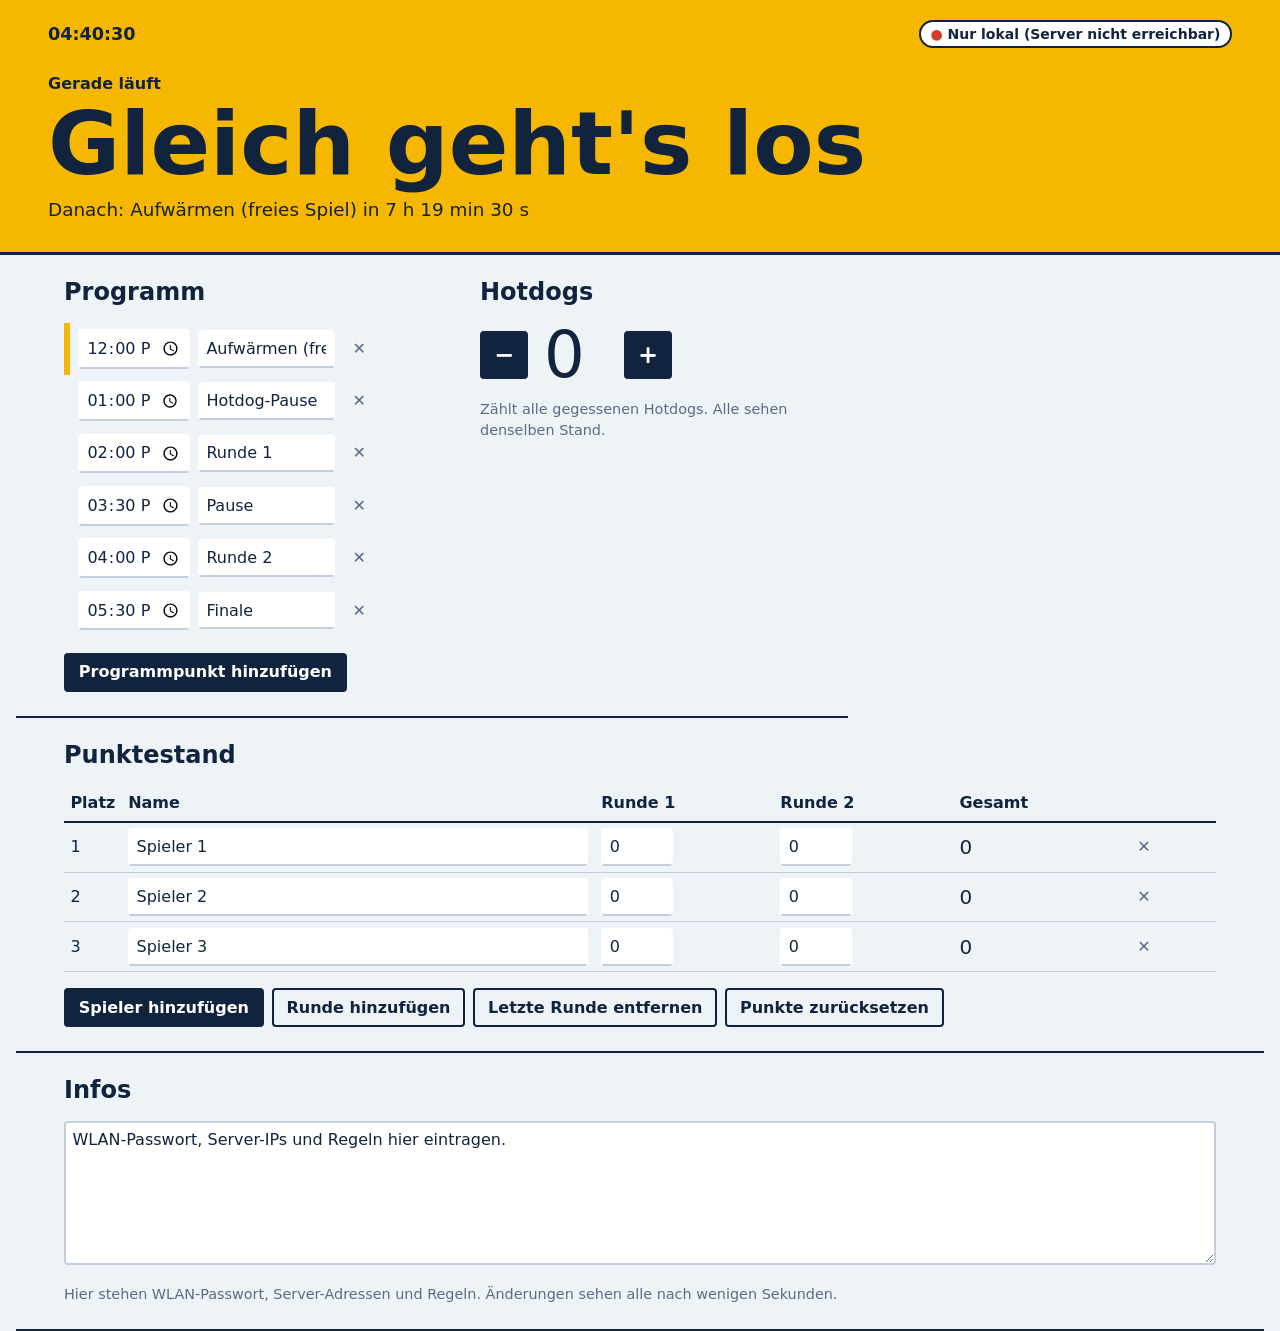
==== index.html @ 6599aade "Create index.html added index.html" ====
<!DOCTYPE html>
<html lang="de">
<head>
<meta charset="UTF-8">
<meta name="viewport" content="width=device-width, initial-scale=1">
<title>LAN-Party</title>
<style>
  :root {
    --bg: #eef3f8;
    --paper: #ffffff;
    --ink: #12233d;
    --muted: #5b6b82;
    --mustard: #f5b700;
    --ketchup: #d33a2c;
    --line: #12233d;
    --ok: #1f7a4d;
    --display: "Arial Black", "Segoe UI Black", "Helvetica Neue", system-ui, sans-serif;
    --body: "Segoe UI Variable", "Segoe UI", "Helvetica Neue", system-ui, sans-serif;
  }
  * { box-sizing: border-box; }
  html { scroll-padding-top: 1rem; }
  body {
    margin: 0;
    background: var(--bg);
    color: var(--ink);
    font-family: var(--body);
    font-size: 1rem;
    line-height: 1.5;
  }
  button, input, textarea { font: inherit; color: inherit; }
  :focus-visible { outline: 3px solid var(--ketchup); outline-offset: 2px; }

  /* Jetzt-Band: das Erste, was man sieht */
  .now {
    background: var(--mustard);
    border-bottom: 3px solid var(--line);
    padding: 1.25rem clamp(1rem, 4vw, 3rem) 1.75rem;
  }
  .topline {
    display: flex; justify-content: space-between; align-items: center;
    gap: 1rem; flex-wrap: wrap; font-weight: 600;
  }
  .clock { font-variant-numeric: tabular-nums; font-size: 1.1rem; }
  .badge {
    border: 2px solid var(--line); padding: .1rem .6rem; border-radius: 999px;
    background: var(--paper); font-size: .875rem; font-weight: 600;
  }
  .badge.live::before { content: "● "; color: var(--ok); }
  .badge.local::before { content: "● "; color: var(--ketchup); }
  .now-label { margin: 1.5rem 0 0; font-weight: 600; }
  .now-title {
    font-family: var(--display);
    font-size: clamp(2.25rem, 9vw, 5.5rem);
    line-height: 1.02; margin: .15rem 0 .5rem;
    overflow-wrap: anywhere;
  }
  .countdown { font-size: 1.15rem; font-variant-numeric: tabular-nums; }

  main {
    display: grid; gap: 0;
    grid-template-columns: repeat(auto-fit, minmax(min(100%, 22rem), 1fr));
    max-width: 78rem; margin: 0 auto;
  }
  section { padding: 1.5rem clamp(1rem, 4vw, 3rem); border-bottom: 2px solid var(--line); }
  section.wide { grid-column: 1 / -1; }
  h2 { font-family: var(--display); font-size: 1.5rem; margin: 0 0 1rem; line-height: 1.15; }

  /* Programm */
  ul.schedule { list-style: none; margin: 0; padding: 0; }
  .schedule li {
    display: grid; grid-template-columns: 7rem 1fr auto; gap: .5rem; align-items: center;
    padding: .4rem .5rem; border-left: 6px solid transparent;
  }
  .schedule li.past { opacity: .5; }
  .schedule li.current { border-left-color: var(--ketchup); background: #fff3cf; }
  .schedule li.next { border-left-color: var(--mustard); }
  .schedule input { width: 100%; }

  input[type="text"], input[type="time"], input[type="number"], textarea {
    background: var(--paper); border: 2px solid transparent; border-bottom-color: #c3cddb;
    border-radius: 4px; padding: .3rem .4rem; min-width: 0;
  }
  input:hover, textarea:hover { border-color: #c3cddb; }
  input:focus, textarea:focus { border-color: var(--ink); }
  textarea { width: 100%; min-height: 9rem; resize: vertical; border-color: #c3cddb; }

  button {
    background: var(--ink); color: #fff; border: 2px solid var(--ink);
    border-radius: 4px; padding: .35rem .8rem; cursor: pointer; font-weight: 600;
  }
  button:hover { background: #24406b; }
  button.ghost { background: transparent; color: var(--ink); }
  button.ghost:hover { background: #dde6f1; }
  button.x { background: transparent; color: var(--muted); border-color: transparent; padding: .1rem .5rem; }
  button.x:hover { color: var(--ketchup); background: transparent; }
  .actions { display: flex; flex-wrap: wrap; gap: .5rem; margin-top: 1rem; }

  /* Punktestand */
  .scroll { overflow-x: auto; }
  table { border-collapse: collapse; width: 100%; min-width: 28rem; }
  th, td { padding: .35rem .4rem; text-align: left; border-bottom: 1px solid #c3cddb; }
  th { font-weight: 700; border-bottom: 2px solid var(--line); }
  td.rank { font-family: var(--display); width: 2.5rem; }
  td.total { font-family: var(--display); font-size: 1.25rem; font-variant-numeric: tabular-nums; }
  tr.first td.rank, tr.first td.total { color: var(--ketchup); }
  td input[type="number"] { width: 4.5rem; }
  td input[type="text"] { width: 100%; min-width: 7rem; }

  /* Hotdogs */
  .dogs { display: flex; align-items: center; gap: 1rem; }
  .dogs .count { font-family: var(--display); font-size: 4rem; line-height: 1; min-width: 4rem; font-variant-numeric: tabular-nums; }
  .dogs button { font-size: 1.5rem; width: 3rem; height: 3rem; padding: 0; }
  .hint { color: var(--muted); font-size: .9rem; margin: .75rem 0 0; }
</style>
</head>
<body>

<div class="now">
  <div class="topline">
    <span class="clock" id="clock">--:--:--</span>
    <span class="badge" id="status">Verbinde …</span>
  </div>
  <p class="now-label">Gerade läuft</p>
  <h1 class="now-title" id="nowTitle">…</h1>
  <div class="countdown" id="countdown"></div>
</div>

<main>
  <section>
    <h2>Programm</h2>
    <ul class="schedule" id="schedule"></ul>
    <div class="actions">
      <button type="button" id="addItem">Programmpunkt hinzufügen</button>
    </div>
  </section>

  <section>
    <h2>Hotdogs</h2>
    <div class="dogs">
      <button type="button" id="dogMinus" aria-label="Einen Hotdog weniger">−</button>
      <span class="count" id="dogCount" aria-live="polite">0</span>
      <button type="button" id="dogPlus" aria-label="Einen Hotdog mehr">+</button>
    </div>
    <p class="hint">Zählt alle gegessenen Hotdogs. Alle sehen denselben Stand.</p>
  </section>

  <section class="wide">
    <h2>Punktestand</h2>
    <div class="scroll"><table id="scores"></table></div>
    <div class="actions">
      <button type="button" id="addPlayer">Spieler hinzufügen</button>
      <button type="button" class="ghost" id="addRound">Runde hinzufügen</button>
      <button type="button" class="ghost" id="removeRound">Letzte Runde entfernen</button>
      <button type="button" class="ghost" id="resetScores">Punkte zurücksetzen</button>
    </div>
  </section>

  <section class="wide">
    <h2>Infos</h2>
    <textarea id="info" aria-label="Infos für alle"></textarea>
    <p class="hint">Hier stehen WLAN-Passwort, Server-Adressen und Regeln. Änderungen sehen alle nach wenigen Sekunden.</p>
  </section>
</main>

<script>
(() => {
  "use strict";

  const API = "/api/state";
  const LS_KEY = "lanparty-state";
  const DEFAULT = {
    rev: 0,
    schedule: [
      { time: "12:00", title: "Aufwärmen (freies Spiel)" },
      { time: "13:00", title: "Hotdog-Pause" },
      { time: "14:00", title: "Runde 1" },
      { time: "15:30", title: "Pause" },
      { time: "16:00", title: "Runde 2" },
      { time: "17:30", title: "Finale" }
    ],
    rounds: 2,
    players: [
      { name: "Spieler 1", scores: [0, 0] },
      { name: "Spieler 2", scores: [0, 0] },
      { name: "Spieler 3", scores: [0, 0] }
    ],
    hotdogs: 0,
    info: "WLAN-Passwort, Server-IPs und Regeln hier eintragen."
  };

  const $ = (id) => document.getElementById(id);
  const esc = (s) => String(s).replace(/[&<>"']/g, (c) =>
    ({ "&": "&amp;", "<": "&lt;", ">": "&gt;", '"': "&quot;", "'": "&#39;" }[c]));
  const num = (v) => { const n = parseInt(v, 10); return Number.isFinite(n) ? n : 0; };

  let state = null;
  let online = false;
  let saveTimer = null;
  let pendingSave = false;

  /* ---------- Daten ---------- */

  function normalize(s) {
    s = s && typeof s === "object" ? s : JSON.parse(JSON.stringify(DEFAULT));
    s.schedule = Array.isArray(s.schedule) ? s.schedule : [];
    s.players = Array.isArray(s.players) ? s.players : [];
    s.rounds = Math.max(1, num(s.rounds) || 1);
    s.hotdogs = Math.max(0, num(s.hotdogs));
    s.info = typeof s.info === "string" ? s.info : "";
    s.players.forEach((p) => {
      p.scores = Array.isArray(p.scores) ? p.scores.map(num) : [];
      while (p.scores.length < s.rounds) p.scores.push(0);
    });
    return s;
  }

  function setOnline(v) {
    online = v;
    const el = $("status");
    el.textContent = v ? "Live-Sync" : "Nur lokal (Server nicht erreichbar)";
    el.className = "badge " + (v ? "live" : "local");
  }

  async function loadState() {
    try {
      const r = await fetch(API, { cache: "no-store" });
      if (!r.ok) throw new Error("HTTP " + r.status);
      const s = await r.json();
      setOnline(true);
      return normalize(s);
    } catch (e) {
      setOnline(false);
      try { return normalize(JSON.parse(localStorage.getItem(LS_KEY))); } catch (e2) { /* ignorieren */ }
      return normalize(null);
    }
  }

  function queueSave() {
    pendingSave = true;
    clearTimeout(saveTimer);
    saveTimer = setTimeout(save, 300);
  }

  async function save() {
    try { localStorage.setItem(LS_KEY, JSON.stringify(state)); } catch (e) { /* ignorieren */ }
    if (online) {
      try {
        const r = await fetch(API, {
          method: "POST",
          headers: { "Content-Type": "application/json" },
          body: JSON.stringify(state)
        });
        if (!r.ok) throw new Error("HTTP " + r.status);
        const s = await r.json();
        state.rev = s.rev;
      } catch (e) {
        setOnline(false);
      }
    }
    pendingSave = false;
  }

  function isEditing() {
    const a = document.activeElement;
    return pendingSave || (a && (a.tagName === "INPUT" || a.tagName === "TEXTAREA"));
  }

  async function poll() {
    if (isEditing()) return;
    const s = await loadState();
    if (!state || s.rev !== state.rev) {
      state = s;
      renderAll();
    }
  }

  /* ---------- Programm ---------- */

  function renderSchedule() {
    $("schedule").innerHTML = state.schedule.map((it, i) =>
      `<li data-i="${i}">
         <input type="time" value="${esc(it.time)}" data-f="time" aria-label="Uhrzeit">
         <input type="text" value="${esc(it.title)}" data-f="title" aria-label="Programmpunkt" maxlength="80">
         <button type="button" class="x" data-del="${i}" aria-label="Programmpunkt entfernen">✕</button>
       </li>`).join("");
    sortScheduleDom();
    tick();
  }

  // Sortiert nur die Zeilen im DOM, ohne Eingabefelder neu zu bauen (Fokus bleibt erhalten).
  function sortScheduleDom() {
    const ul = $("schedule");
    [...ul.children]
      .sort((a, b) => a.querySelector('[data-f="time"]').value.localeCompare(b.querySelector('[data-f="time"]').value))
      .forEach((li) => ul.appendChild(li));
  }

  $("schedule").addEventListener("input", (e) => {
    const li = e.target.closest("li");
    if (!li || !e.target.dataset.f) return;
    state.schedule[+li.dataset.i][e.target.dataset.f] = e.target.value;
    queueSave();
  });
  $("schedule").addEventListener("change", (e) => {
    if (e.target.dataset.f === "time") { sortScheduleDom(); tick(); }
  });
  $("schedule").addEventListener("click", (e) => {
    const b = e.target.closest("[data-del]");
    if (!b) return;
    state.schedule.splice(+b.dataset.del, 1);
    renderSchedule();
    queueSave();
  });
  $("addItem").addEventListener("click", () => {
    const last = state.schedule.map((x) => x.time).filter(Boolean).sort().pop() || "12:00";
    state.schedule.push({ time: last, title: "Neuer Programmpunkt" });
    renderSchedule();
    queueSave();
    const rows = $("schedule").querySelectorAll('[data-f="title"]');
    // Zeile mit dem neuen Eintrag fokussieren
    const target = [...rows].reverse().find((r) => r.value === "Neuer Programmpunkt");
    if (target) { target.focus(); target.select(); }
  });

  /* ---------- Jetzt-Band ---------- */

  const toMin = (t) => {
    const m = /^(\d{1,2}):(\d{2})$/.exec(t || "");
    return m ? +m[1] * 60 + +m[2] : null;
  };

  function tick() {
    const now = new Date();
    $("clock").textContent = now.toLocaleTimeString("de-DE", { hour: "2-digit", minute: "2-digit", second: "2-digit" });
    if (!state) return;

    const secsNow = now.getHours() * 3600 + now.getMinutes() * 60 + now.getSeconds();
    const items = state.schedule
      .map((it, i) => ({ i, m: toMin(it.time), title: it.title }))
      .filter((x) => x.m !== null)
      .sort((a, b) => a.m - b.m);
    const cur = [...items].reverse().find((x) => x.m * 60 <= secsNow);
    const next = items.find((x) => x.m * 60 > secsNow);

    document.querySelectorAll("#schedule li").forEach((li) => {
      const i = +li.dataset.i;
      const m = toMin(li.querySelector('[data-f="time"]').value);
      li.classList.toggle("current", !!cur && cur.i === i);
      li.classList.toggle("next", !!next && next.i === i);
      li.classList.toggle("past", m !== null && m * 60 <= secsNow && !(cur && cur.i === i));
    });

    $("nowTitle").textContent = cur ? cur.title || "(ohne Titel)" : (items.length ? "Gleich geht's los" : "Noch kein Programm");
    if (next) {
      const s = next.m * 60 - secsNow;
      const h = Math.floor(s / 3600), m = Math.floor((s % 3600) / 60), sec = s % 60;
      const t = (h ? h + " h " : "") + m + " min " + String(sec).padStart(2, "0") + " s";
      $("countdown").textContent = `Danach: ${next.title || "(ohne Titel)"} in ${t}`;
    } else {
      $("countdown").textContent = items.length ? "Das war das Programm für heute." : "";
    }
  }

  /* ---------- Punktestand ---------- */

  const total = (p) => p.scores.reduce((a, b) => a + (Number(b) || 0), 0);

  function renderScores() {
    let h = "<thead><tr><th>Platz</th><th>Name</th>";
    for (let r = 0; r < state.rounds; r++) h += `<th>Runde ${r + 1}</th>`;
    h += "<th>Gesamt</th><th></th></tr></thead><tbody>";
    state.players.forEach((p, pi) => {
      h += `<tr data-p="${pi}"><td class="rank"></td>
        <td><input type="text" value="${esc(p.name)}" data-f="name" aria-label="Name" maxlength="30"></td>`;
      for (let r = 0; r < state.rounds; r++) {
        h += `<td><input type="number" value="${num(p.scores[r])}" data-r="${r}" aria-label="Punkte Runde ${r + 1}"></td>`;
      }
      h += `<td class="total">${total(p)}</td>
        <td><button type="button" class="x" data-delp="${pi}" aria-label="Spieler entfernen">✕</button></td></tr>`;
    });
    h += "</tbody>";
    $("scores").innerHTML = h;
    rankDom();
  }

  // Ränge neu berechnen und Zeilen umsortieren, ohne die Eingabefelder zu ersetzen.
  function rankDom() {
    const tb = $("scores").querySelector("tbody");
    if (!tb) return;
    const rows = [...tb.children];
    rows.sort((a, b) => total(state.players[+b.dataset.p]) - total(state.players[+a.dataset.p]));
    rows.forEach((tr, i) => {
      tr.querySelector(".rank").textContent = i + 1;
      tr.classList.toggle("first", i === 0 && total(state.players[+tr.dataset.p]) > 0);
      tb.appendChild(tr);
    });
  }

  $("scores").addEventListener("input", (e) => {
    const tr = e.target.closest("tr[data-p]");
    if (!tr) return;
    const p = state.players[+tr.dataset.p];
    if (e.target.dataset.f === "name") {
      p.name = e.target.value;
    } else if (e.target.dataset.r !== undefined) {
      p.scores[+e.target.dataset.r] = num(e.target.value);
      tr.querySelector(".total").textContent = total(p);
    }
    queueSave();
  });
  $("scores").addEventListener("change", rankDom);
  $("scores").addEventListener("click", (e) => {
    const b = e.target.closest("[data-delp]");
    if (!b) return;
    const p = state.players[+b.dataset.delp];
    if (!confirm(`„${p.name}" wirklich entfernen?`)) return;
    state.players.splice(+b.dataset.delp, 1);
    renderScores();
    queueSave();
  });

  $("addPlayer").addEventListener("click", () => {
    state.players.push({ name: "Spieler " + (state.players.length + 1), scores: Array(state.rounds).fill(0) });
    renderScores();
    queueSave();
  });
  $("addRound").addEventListener("click", () => {
    state.rounds += 1;
    state.players.forEach((p) => p.scores.push(0));
    renderScores();
    queueSave();
  });
  $("removeRound").addEventListener("click", () => {
    if (state.rounds <= 1) return;
    if (!confirm(`Runde ${state.rounds} mit allen Punkten entfernen?`)) return;
    state.rounds -= 1;
    state.players.forEach((p) => p.scores.length = state.rounds);
    renderScores();
    queueSave();
  });
  $("resetScores").addEventListener("click", () => {
    if (!confirm("Alle Punkte auf 0 setzen?")) return;
    state.players.forEach((p) => p.scores = Array(state.rounds).fill(0));
    renderScores();
    queueSave();
  });

  /* ---------- Hotdogs & Infos ---------- */

  function renderDogs() { $("dogCount").textContent = state.hotdogs; }
  $("dogPlus").addEventListener("click", () => { state.hotdogs += 1; renderDogs(); queueSave(); });
  $("dogMinus").addEventListener("click", () => { state.hotdogs = Math.max(0, state.hotdogs - 1); renderDogs(); queueSave(); });

  $("info").addEventListener("input", (e) => { state.info = e.target.value; queueSave(); });

  /* ---------- Start ---------- */

  function renderAll() {
    renderSchedule();
    renderScores();
    renderDogs();
    $("info").value = state.info;
    tick();
  }

  (async () => {
    state = await loadState();
    renderAll();
    setInterval(tick, 1000);
    setInterval(poll, 3000);
  })();
})();
</script>
</body>
</html>
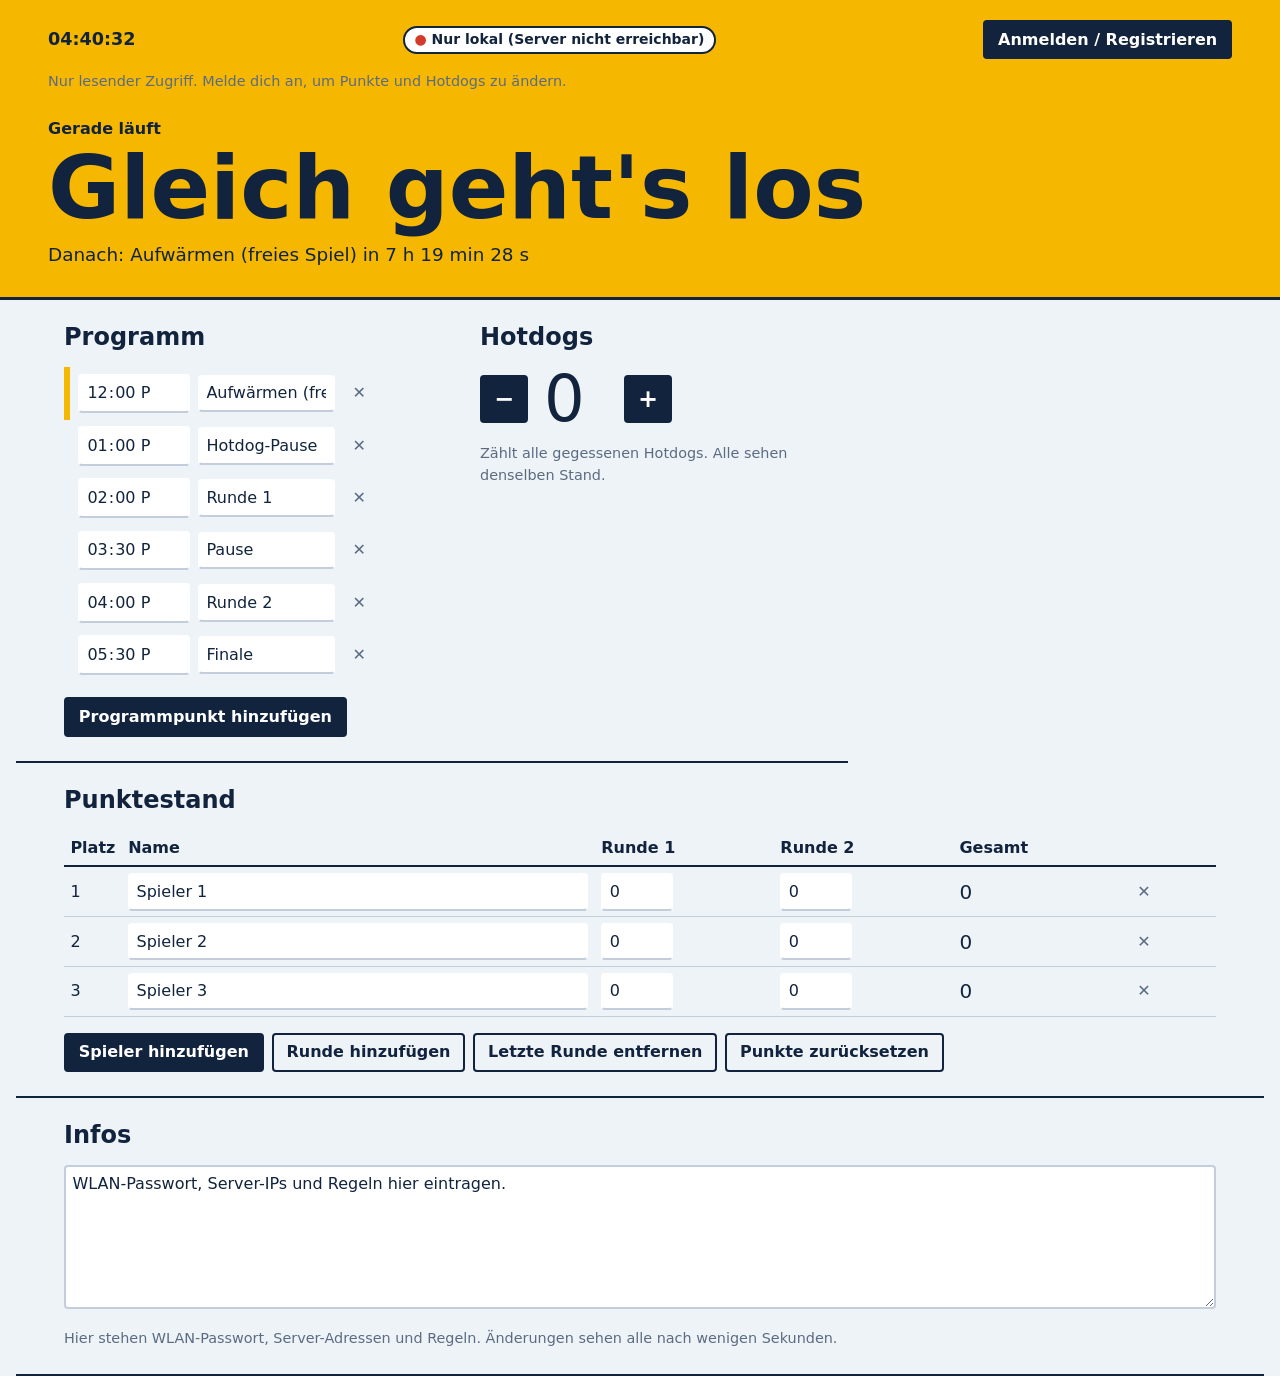
==== commit 05003454: "accs&sounds added accs and sounds" ====
--- a/index.html
+++ b/index.html
@@ -40,6 +40,14 @@
     display: flex; justify-content: space-between; align-items: center;
     gap: 1rem; flex-wrap: wrap; font-weight: 600;
   }
+  .accountbar { display: flex; align-items: center; justify-content: flex-end; gap: .5rem; flex-wrap: wrap; }
+  .auth-panel { max-width: 34rem; margin: 1rem 0 0 auto; padding: 1rem; background: var(--paper); border: 2px solid var(--line); border-radius: 6px; }
+  .auth-panel[hidden], [hidden] { display: none !important; }
+  .auth-panel form { display: grid; gap: .6rem; }
+  .auth-panel label { display: grid; gap: .2rem; font-weight: 600; }
+  .auth-panel input, .auth-panel select { width: 100%; padding: .35rem; border: 1px solid #c3cddb; border-radius: 4px; }
+  .auth-tabs, .auth-actions { display: flex; gap: .5rem; flex-wrap: wrap; margin: .5rem 0; }
+  .form-error { color: #9d2018; font-weight: 600; min-height: 1.5em; }
   .clock { font-variant-numeric: tabular-nums; font-size: 1.1rem; }
   .badge {
     border: 2px solid var(--line); padding: .1rem .6rem; border-radius: 999px;
@@ -119,6 +127,39 @@
   <div class="topline">
     <span class="clock" id="clock">--:--:--</span>
     <span class="badge" id="status">Verbinde …</span>
+    <div class="accountbar">
+      <span id="signedIn" hidden></span>
+      <button type="button" class="ghost" id="arrive" hidden>Ich bin da</button>
+      <button type="button" class="ghost" id="openSettings" hidden>Einstellungen</button>
+      <button type="button" class="ghost" id="logout" hidden>Abmelden</button>
+      <button type="button" id="openAuth">Anmelden / Registrieren</button>
+    </div>
+  </div>
+  <p class="hint" id="authHint">Nur lesender Zugriff. Melde dich an, um Punkte und Hotdogs zu ändern.</p>
+  <div class="auth-panel" id="authPanel" hidden>
+    <div class="topline"><strong id="authTitle">Anmelden</strong><button type="button" class="ghost" id="closeAuth">Schließen</button></div>
+    <div class="auth-tabs" id="authTabs">
+      <button type="button" class="ghost" data-auth-tab="login">Anmelden</button>
+      <button type="button" class="ghost" data-auth-tab="register">Registrieren</button>
+    </div>
+    <form id="loginForm">
+      <label>Benutzername<input type="text" name="username" minlength="2" maxlength="20" autocomplete="username" required></label>
+      <label>Passwort<input type="password" name="password" minlength="6" autocomplete="current-password" required></label>
+      <button type="submit">Anmelden</button>
+    </form>
+    <form id="registerForm" hidden>
+      <label>Benutzername<input type="text" name="username" minlength="2" maxlength="20" autocomplete="username" required></label>
+      <label>Passwort (mindestens 6 Zeichen)<input type="password" name="password" minlength="6" autocomplete="new-password" required></label>
+      <label>Sound-Modus<select name="sound_mode" class="sound-mode"><option value="name">Nur Name ansagen</option><option value="sound">Nur Sound</option><option value="both">Beides</option></select></label>
+      <label>WAV-Sound<select name="sound_file" class="sound-file"></select></label>
+      <div class="auth-actions"><button type="button" class="ghost sound-test">Sound testen</button><button type="submit">Konto erstellen</button></div>
+    </form>
+    <form id="settingsForm" hidden>
+      <label>Sound-Modus<select name="sound_mode" class="sound-mode"><option value="name">Nur Name ansagen</option><option value="sound">Nur Sound</option><option value="both">Beides</option></select></label>
+      <label>WAV-Sound<select name="sound_file" class="sound-file"></select></label>
+      <div class="auth-actions"><button type="button" class="ghost sound-test">Sound testen</button><button type="submit">Einstellungen speichern</button></div>
+    </form>
+    <p class="form-error" id="authMessage" role="status" aria-live="polite"></p>
   </div>
   <p class="now-label">Gerade läuft</p>
   <h1 class="now-title" id="nowTitle">…</h1>
@@ -197,6 +238,8 @@
   let online = false;
   let saveTimer = null;
   let pendingSave = false;
+  let currentAccount = null;
+  let sounds = [];
 
   /* ---------- Daten ---------- */
 
@@ -212,6 +255,43 @@
       while (p.scores.length < s.rounds) p.scores.push(0);
     });
     return s;
+  }
+
+  function showMessage(message) {
+    $("authMessage").textContent = message;
+    if (message) $("authHint").textContent = message;
+    else updateAccountUI();
+  }
+
+  function updateAccountUI() {
+    const loggedIn = !!currentAccount;
+    $("signedIn").hidden = !loggedIn;
+    $("signedIn").textContent = loggedIn ? `Angemeldet als ${currentAccount.username}${currentAccount.role === "admin" ? " (Admin)" : ""}` : "";
+    $("arrive").hidden = !loggedIn;
+    $("openSettings").hidden = !loggedIn;
+    $("logout").hidden = !loggedIn;
+    $("openAuth").hidden = loggedIn;
+    $("authHint").textContent = loggedIn
+      ? (currentAccount.role === "admin" ? "Du bist als Admin angemeldet." : "Du kannst Punktestände und Hotdogs ändern.")
+      : "Nur lesender Zugriff. Melde dich an, um Punkte und Hotdogs zu ändern.";
+    updatePermissions();
+  }
+
+  function updatePermissions() {
+    const loggedIn = !!currentAccount;
+    const admin = loggedIn && currentAccount.role === "admin";
+    $("schedule").querySelectorAll("input, button").forEach((el) => { el.disabled = !admin; });
+    $("addItem").disabled = !admin;
+    $("info").disabled = !admin;
+    $("dogMinus").disabled = !loggedIn;
+    $("dogPlus").disabled = !loggedIn;
+    $("addPlayer").disabled = !admin;
+    $("addRound").disabled = !admin;
+    $("removeRound").disabled = !admin;
+    $("resetScores").disabled = !admin;
+    $("scores").querySelectorAll("input, button").forEach((el) => {
+      el.disabled = !loggedIn || (el.dataset.f === "name" || el.hasAttribute("data-delp")) && !admin;
+    });
   }
 
   function setOnline(v) {
@@ -250,6 +330,16 @@
           headers: { "Content-Type": "application/json" },
           body: JSON.stringify(state)
         });
+        if (r.status === 401 || r.status === 403) {
+          const error = await r.json().catch(() => ({}));
+          if (r.status === 401) {
+            currentAccount = null;
+            updateAccountUI();
+          }
+          showMessage(error.error || "Du darfst diese Änderung nicht speichern.");
+          pendingSave = false;
+          return;
+        }
         if (!r.ok) throw new Error("HTTP " + r.status);
         const s = await r.json();
         state.rev = s.rev;
@@ -267,6 +357,7 @@
 
   async function poll() {
     if (isEditing()) return;
+    await refreshAccount();
     const s = await loadState();
     if (!state || s.rev !== state.rev) {
       state = s;
@@ -285,6 +376,7 @@
        </li>`).join("");
     sortScheduleDom();
     tick();
+    updatePermissions();
   }
 
   // Sortiert nur die Zeilen im DOM, ohne Eingabefelder neu zu bauen (Fokus bleibt erhalten).
@@ -381,6 +473,7 @@
     h += "</tbody>";
     $("scores").innerHTML = h;
     rankDom();
+    updatePermissions();
   }
 
   // Ränge neu berechnen und Zeilen umsortieren, ohne die Eingabefelder zu ersetzen.
@@ -453,6 +546,159 @@
 
   $("info").addEventListener("input", (e) => { state.info = e.target.value; queueSave(); });
 
+  /* ---------- Konten & Sounds ---------- */
+
+  function authView(view) {
+    const settings = view === "settings";
+    $("authPanel").hidden = false;
+    $("authTabs").hidden = settings;
+    $("loginForm").hidden = view !== "login";
+    $("registerForm").hidden = view !== "register";
+    $("settingsForm").hidden = !settings;
+    $("authTitle").textContent = settings ? "Sound-Einstellungen" : view === "register" ? "Registrieren" : "Anmelden";
+    showMessage("");
+    if (settings && currentAccount) {
+      $("settingsForm").elements.sound_mode.value = currentAccount.sound_mode || "name";
+      $("settingsForm").elements.sound_file.value = currentAccount.sound_file || "";
+      $("settingsForm").elements.sound_mode.dispatchEvent(new Event("change"));
+    }
+  }
+
+  function populateSoundMenus() {
+    document.querySelectorAll(".sound-file").forEach((select) => {
+      select.replaceChildren();
+      const fallback = document.createElement("option");
+      fallback.value = "";
+      fallback.textContent = "Signalton-Fallback (keine WAV-Datei)";
+      select.appendChild(fallback);
+      sounds.forEach((filename) => {
+        const option = document.createElement("option");
+        option.value = filename;
+        option.textContent = filename;
+        select.appendChild(option);
+      });
+    });
+    document.querySelectorAll(".sound-mode").forEach((select) => {
+      select.addEventListener("change", () => {
+        const fileSelect = select.closest("form").querySelector(".sound-file");
+        fileSelect.disabled = select.value === "name";
+      });
+      select.dispatchEvent(new Event("change"));
+    });
+  }
+
+  async function refreshAccount() {
+    try {
+      const response = await fetch("/api/me", { cache: "no-store" });
+      if (!response.ok) return;
+      const data = await response.json();
+      currentAccount = data.user || null;
+      updateAccountUI();
+    } catch (e) { /* Bei Offline-Betrieb bleibt der lokale Stand erhalten. */ }
+  }
+
+  async function loadSounds() {
+    try {
+      const response = await fetch("/api/sounds", { cache: "no-store" });
+      if (response.ok) sounds = (await response.json()).sounds || [];
+    } catch (e) { sounds = []; }
+    populateSoundMenus();
+  }
+
+  async function postJson(path, data) {
+    const response = await fetch(path, {
+      method: "POST",
+      headers: { "Content-Type": "application/json" },
+      body: JSON.stringify(data)
+    });
+    const result = await response.json().catch(() => ({}));
+    if (!response.ok) throw new Error(result.error || "Die Anfrage ist fehlgeschlagen.");
+    return result;
+  }
+
+  function formSoundData(form) {
+    return { sound_mode: form.elements.sound_mode.value, sound_file: form.elements.sound_file.value };
+  }
+
+  $("openAuth").addEventListener("click", () => authView("login"));
+  $("openSettings").addEventListener("click", () => authView("settings"));
+  $("closeAuth").addEventListener("click", () => { $("authPanel").hidden = true; });
+  document.querySelectorAll("[data-auth-tab]").forEach((button) => {
+    button.addEventListener("click", () => authView(button.dataset.authTab));
+  });
+
+  $("loginForm").addEventListener("submit", async (event) => {
+    event.preventDefault();
+    const form = event.currentTarget;
+    try {
+      const result = await postJson("/api/login", {
+        username: form.elements.username.value,
+        password: form.elements.password.value
+      });
+      currentAccount = result.user;
+      form.reset();
+      $("authPanel").hidden = true;
+      showMessage("");
+      updateAccountUI();
+    } catch (error) { showMessage(error.message || "Anmeldung fehlgeschlagen."); }
+  });
+
+  $("registerForm").addEventListener("submit", async (event) => {
+    event.preventDefault();
+    const form = event.currentTarget;
+    try {
+      const result = await postJson("/api/register", {
+        username: form.elements.username.value,
+        password: form.elements.password.value,
+        ...formSoundData(form)
+      });
+      currentAccount = result.user;
+      form.reset();
+      $("authPanel").hidden = true;
+      showMessage("");
+      updateAccountUI();
+      await poll();
+    } catch (error) { showMessage(error.message || "Registrierung fehlgeschlagen."); }
+  });
+
+  $("settingsForm").addEventListener("submit", async (event) => {
+    event.preventDefault();
+    try {
+      const result = await postJson("/api/me/sound", formSoundData(event.currentTarget));
+      currentAccount = result.user;
+      showMessage("Sound-Einstellungen gespeichert.");
+      updateAccountUI();
+    } catch (error) { showMessage(error.message || "Einstellungen konnten nicht gespeichert werden."); }
+  });
+
+  document.querySelectorAll(".sound-test").forEach((button) => {
+    button.addEventListener("click", async () => {
+      const form = button.closest("form");
+      try {
+        const data = formSoundData(form);
+        if (form.id === "registerForm") data.username = form.elements.username.value;
+        const result = await postJson("/api/sound/test", data);
+        showMessage(result.message || "Sound wurde gestartet.");
+      } catch (error) { showMessage(error.message || "Sound konnte nicht gestartet werden."); }
+    });
+  });
+
+  $("arrive").addEventListener("click", async () => {
+    try {
+      const response = await fetch("/api/sound/arrive", { method: "POST" });
+      const result = await response.json().catch(() => ({}));
+      if (!response.ok) throw new Error(result.error || "Sound konnte nicht gestartet werden.");
+      showMessage(result.message || "Du bist angemeldet.");
+    } catch (error) { showMessage(error.message || "Sound konnte nicht gestartet werden."); }
+  });
+
+  $("logout").addEventListener("click", async () => {
+    try { await fetch("/api/logout", { method: "POST" }); } catch (e) { /* Sitzung endet spätestens beim Server-Neustart. */ }
+    currentAccount = null;
+    $("authPanel").hidden = true;
+    updateAccountUI();
+  });
+
   /* ---------- Start ---------- */
 
   function renderAll() {
@@ -465,6 +711,8 @@
 
   (async () => {
     state = await loadState();
+    await refreshAccount();
+    await loadSounds();
     renderAll();
     setInterval(tick, 1000);
     setInterval(poll, 3000);
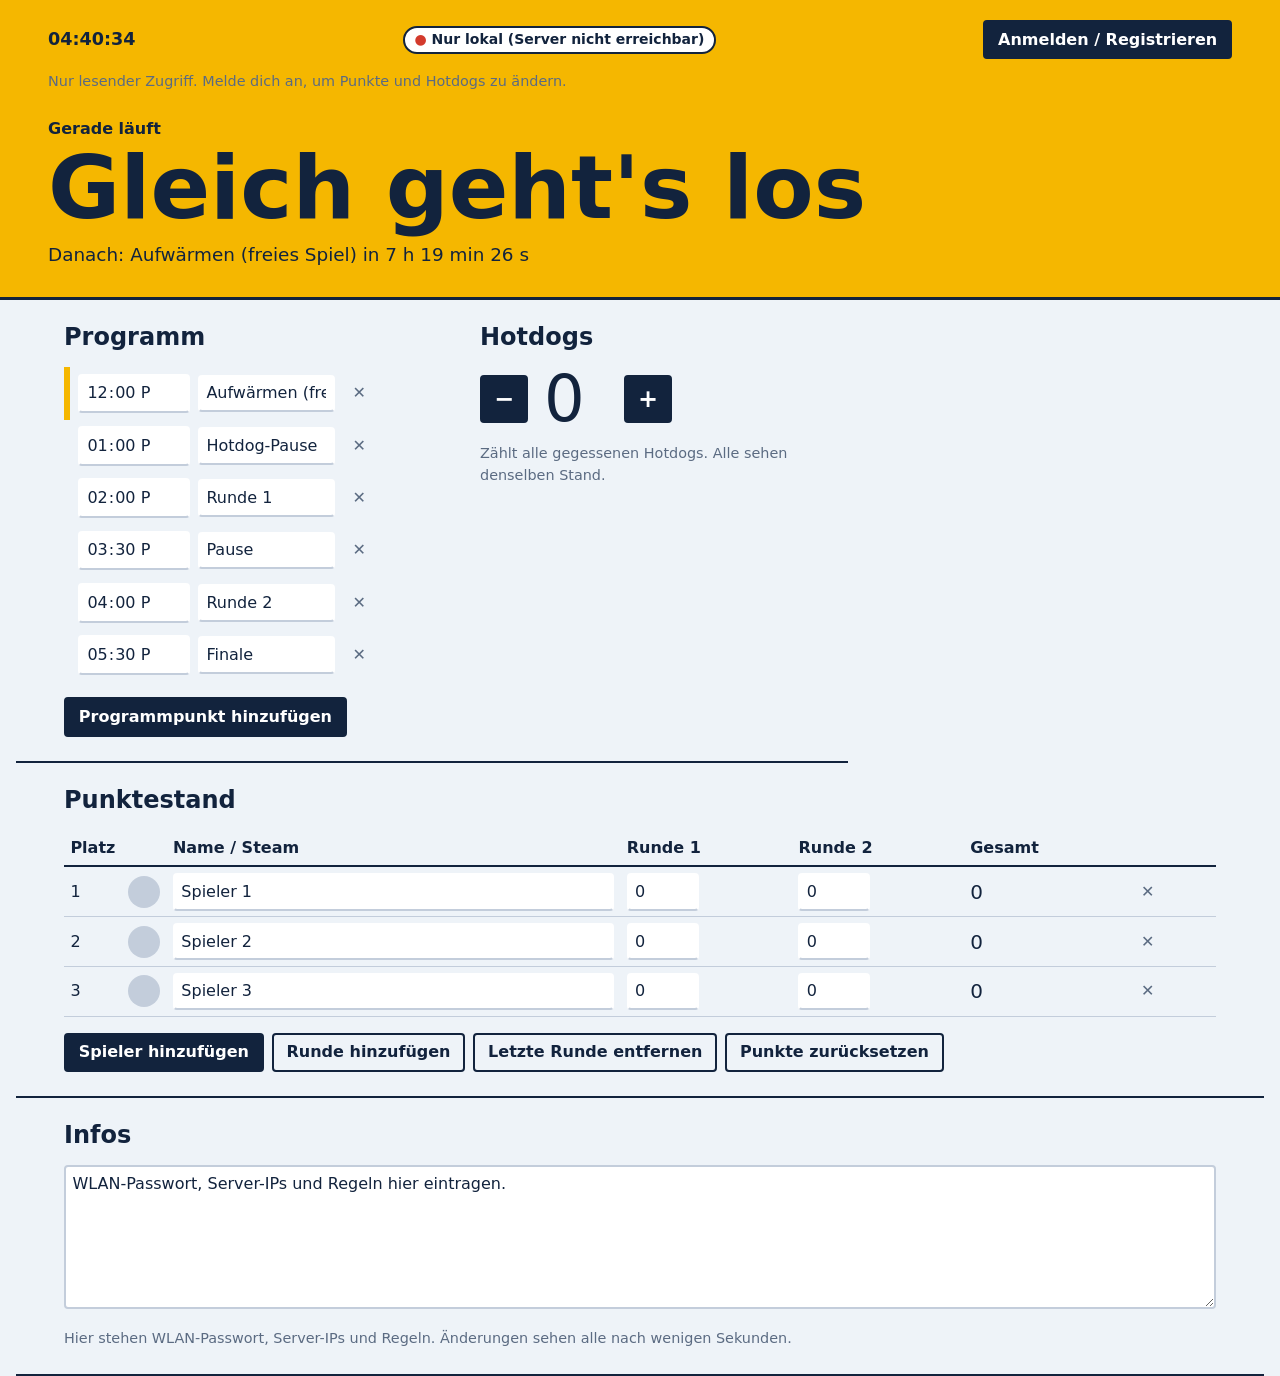
==== commit 1b0bf9e2: "simplized simplized everything" ====
--- a/index.html
+++ b/index.html
@@ -1,723 +1,474 @@
 <!DOCTYPE html>
 <html lang="de">
 <head>
-<meta charset="UTF-8">
-<meta name="viewport" content="width=device-width, initial-scale=1">
-<title>LAN-Party</title>
-<style>
-  :root {
-    --bg: #eef3f8;
-    --paper: #ffffff;
-    --ink: #12233d;
-    --muted: #5b6b82;
-    --mustard: #f5b700;
-    --ketchup: #d33a2c;
-    --line: #12233d;
-    --ok: #1f7a4d;
-    --display: "Arial Black", "Segoe UI Black", "Helvetica Neue", system-ui, sans-serif;
-    --body: "Segoe UI Variable", "Segoe UI", "Helvetica Neue", system-ui, sans-serif;
-  }
-  * { box-sizing: border-box; }
-  html { scroll-padding-top: 1rem; }
-  body {
-    margin: 0;
-    background: var(--bg);
-    color: var(--ink);
-    font-family: var(--body);
-    font-size: 1rem;
-    line-height: 1.5;
-  }
-  button, input, textarea { font: inherit; color: inherit; }
-  :focus-visible { outline: 3px solid var(--ketchup); outline-offset: 2px; }
-
-  /* Jetzt-Band: das Erste, was man sieht */
-  .now {
-    background: var(--mustard);
-    border-bottom: 3px solid var(--line);
-    padding: 1.25rem clamp(1rem, 4vw, 3rem) 1.75rem;
-  }
-  .topline {
-    display: flex; justify-content: space-between; align-items: center;
-    gap: 1rem; flex-wrap: wrap; font-weight: 600;
-  }
-  .accountbar { display: flex; align-items: center; justify-content: flex-end; gap: .5rem; flex-wrap: wrap; }
-  .auth-panel { max-width: 34rem; margin: 1rem 0 0 auto; padding: 1rem; background: var(--paper); border: 2px solid var(--line); border-radius: 6px; }
-  .auth-panel[hidden], [hidden] { display: none !important; }
-  .auth-panel form { display: grid; gap: .6rem; }
-  .auth-panel label { display: grid; gap: .2rem; font-weight: 600; }
-  .auth-panel input, .auth-panel select { width: 100%; padding: .35rem; border: 1px solid #c3cddb; border-radius: 4px; }
-  .auth-tabs, .auth-actions { display: flex; gap: .5rem; flex-wrap: wrap; margin: .5rem 0; }
-  .form-error { color: #9d2018; font-weight: 600; min-height: 1.5em; }
-  .clock { font-variant-numeric: tabular-nums; font-size: 1.1rem; }
-  .badge {
-    border: 2px solid var(--line); padding: .1rem .6rem; border-radius: 999px;
-    background: var(--paper); font-size: .875rem; font-weight: 600;
-  }
-  .badge.live::before { content: "● "; color: var(--ok); }
-  .badge.local::before { content: "● "; color: var(--ketchup); }
-  .now-label { margin: 1.5rem 0 0; font-weight: 600; }
-  .now-title {
-    font-family: var(--display);
-    font-size: clamp(2.25rem, 9vw, 5.5rem);
-    line-height: 1.02; margin: .15rem 0 .5rem;
-    overflow-wrap: anywhere;
-  }
-  .countdown { font-size: 1.15rem; font-variant-numeric: tabular-nums; }
-
-  main {
-    display: grid; gap: 0;
-    grid-template-columns: repeat(auto-fit, minmax(min(100%, 22rem), 1fr));
-    max-width: 78rem; margin: 0 auto;
-  }
-  section { padding: 1.5rem clamp(1rem, 4vw, 3rem); border-bottom: 2px solid var(--line); }
-  section.wide { grid-column: 1 / -1; }
-  h2 { font-family: var(--display); font-size: 1.5rem; margin: 0 0 1rem; line-height: 1.15; }
-
-  /* Programm */
-  ul.schedule { list-style: none; margin: 0; padding: 0; }
-  .schedule li {
-    display: grid; grid-template-columns: 7rem 1fr auto; gap: .5rem; align-items: center;
-    padding: .4rem .5rem; border-left: 6px solid transparent;
-  }
-  .schedule li.past { opacity: .5; }
-  .schedule li.current { border-left-color: var(--ketchup); background: #fff3cf; }
-  .schedule li.next { border-left-color: var(--mustard); }
-  .schedule input { width: 100%; }
-
-  input[type="text"], input[type="time"], input[type="number"], textarea {
-    background: var(--paper); border: 2px solid transparent; border-bottom-color: #c3cddb;
-    border-radius: 4px; padding: .3rem .4rem; min-width: 0;
-  }
-  input:hover, textarea:hover { border-color: #c3cddb; }
-  input:focus, textarea:focus { border-color: var(--ink); }
-  textarea { width: 100%; min-height: 9rem; resize: vertical; border-color: #c3cddb; }
-
-  button {
-    background: var(--ink); color: #fff; border: 2px solid var(--ink);
-    border-radius: 4px; padding: .35rem .8rem; cursor: pointer; font-weight: 600;
-  }
-  button:hover { background: #24406b; }
-  button.ghost { background: transparent; color: var(--ink); }
-  button.ghost:hover { background: #dde6f1; }
-  button.x { background: transparent; color: var(--muted); border-color: transparent; padding: .1rem .5rem; }
-  button.x:hover { color: var(--ketchup); background: transparent; }
-  .actions { display: flex; flex-wrap: wrap; gap: .5rem; margin-top: 1rem; }
-
-  /* Punktestand */
-  .scroll { overflow-x: auto; }
-  table { border-collapse: collapse; width: 100%; min-width: 28rem; }
-  th, td { padding: .35rem .4rem; text-align: left; border-bottom: 1px solid #c3cddb; }
-  th { font-weight: 700; border-bottom: 2px solid var(--line); }
-  td.rank { font-family: var(--display); width: 2.5rem; }
-  td.total { font-family: var(--display); font-size: 1.25rem; font-variant-numeric: tabular-nums; }
-  tr.first td.rank, tr.first td.total { color: var(--ketchup); }
-  td input[type="number"] { width: 4.5rem; }
-  td input[type="text"] { width: 100%; min-width: 7rem; }
-
-  /* Hotdogs */
-  .dogs { display: flex; align-items: center; gap: 1rem; }
-  .dogs .count { font-family: var(--display); font-size: 4rem; line-height: 1; min-width: 4rem; font-variant-numeric: tabular-nums; }
-  .dogs button { font-size: 1.5rem; width: 3rem; height: 3rem; padding: 0; }
-  .hint { color: var(--muted); font-size: .9rem; margin: .75rem 0 0; }
-</style>
+    <meta charset="UTF-8">
+    <meta name="viewport" content="width=device-width, initial-scale=1">
+    <title>LAN-Party</title>
+    <style>
+        :root {
+            --bg: #eef3f8;
+            --paper: #ffffff;
+            --ink: #12233d;
+            --muted: #5b6b82;
+            --mustard: #f5b700;
+            --ketchup: #d33a2c;
+            --line: #12233d;
+            --ok: #1f7a4d;
+            --display: "Arial Black", "Segoe UI Black", "Helvetica Neue", system-ui, sans-serif;
+            --body: "Segoe UI Variable", "Segoe UI", "Helvetica Neue", system-ui, sans-serif;
+        }
+
+        * {
+            box-sizing: border-box;
+        }
+
+        html {
+            scroll-padding-top: 1rem;
+        }
+
+        body {
+            margin: 0;
+            background: var(--bg);
+            color: var(--ink);
+            font-family: var(--body);
+            font-size: 1rem;
+            line-height: 1.5;
+        }
+
+        button, input, select, textarea {
+            font: inherit;
+            color: inherit;
+        }
+
+        :focus-visible {
+            outline: 3px solid var(--ketchup);
+            outline-offset: 2px;
+        }
+
+        .now {
+            background: var(--mustard);
+            border-bottom: 3px solid var(--line);
+            padding: 1.25rem clamp(1rem, 4vw, 3rem) 1.75rem;
+        }
+
+        .topline {
+            display: flex;
+            justify-content: space-between;
+            align-items: center;
+            gap: 1rem;
+            flex-wrap: wrap;
+            font-weight: 600;
+        }
+
+        .accountbar {
+            display: flex;
+            align-items: center;
+            justify-content: flex-end;
+            gap: .5rem;
+            flex-wrap: wrap;
+        }
+
+        .auth-panel {
+            max-width: 36rem;
+            margin: 1rem 0 0 auto;
+            padding: 1rem;
+            background: var(--paper);
+            border: 2px solid var(--line);
+            border-radius: 6px;
+        }
+
+            .auth-panel[hidden], [hidden] {
+                display: none !important;
+            }
+
+            .auth-panel form {
+                display: grid;
+                gap: .6rem;
+            }
+
+            .auth-panel label {
+                display: grid;
+                gap: .2rem;
+                font-weight: 600;
+            }
+
+            .auth-panel input, .auth-panel select {
+                width: 100%;
+                padding: .35rem;
+                border: 1px solid #c3cddb;
+                border-radius: 4px;
+            }
+
+        .auth-tabs, .auth-actions {
+            display: flex;
+            gap: .5rem;
+            flex-wrap: wrap;
+            margin: .5rem 0;
+        }
+
+        .form-error {
+            color: #9d2018;
+            font-weight: 600;
+            min-height: 1.5em;
+        }
+
+        .clock {
+            font-variant-numeric: tabular-nums;
+            font-size: 1.1rem;
+        }
+
+        .badge {
+            border: 2px solid var(--line);
+            padding: .1rem .6rem;
+            border-radius: 999px;
+            background: var(--paper);
+            font-size: .875rem;
+            font-weight: 600;
+        }
+
+            .badge.live::before {
+                content: "● ";
+                color: var(--ok);
+            }
+
+            .badge.local::before {
+                content: "● ";
+                color: var(--ketchup);
+            }
+
+        .now-label {
+            margin: 1.5rem 0 0;
+            font-weight: 600;
+        }
+
+        .now-title {
+            font-family: var(--display);
+            font-size: clamp(2.25rem, 9vw, 5.5rem);
+            line-height: 1.02;
+            margin: .15rem 0 .5rem;
+            overflow-wrap: anywhere;
+        }
+
+        .countdown {
+            font-size: 1.15rem;
+            font-variant-numeric: tabular-nums;
+        }
+
+        main {
+            display: grid;
+            gap: 0;
+            grid-template-columns: repeat(auto-fit, minmax(min(100%, 22rem), 1fr));
+            max-width: 78rem;
+            margin: 0 auto;
+        }
+
+        section {
+            padding: 1.5rem clamp(1rem, 4vw, 3rem);
+            border-bottom: 2px solid var(--line);
+        }
+
+            section.wide {
+                grid-column: 1 / -1;
+            }
+
+        h2 {
+            font-family: var(--display);
+            font-size: 1.5rem;
+            margin: 0 0 1rem;
+            line-height: 1.15;
+        }
+
+        ul.schedule {
+            list-style: none;
+            margin: 0;
+            padding: 0;
+        }
+
+        .schedule li {
+            display: grid;
+            grid-template-columns: 7rem 1fr auto;
+            gap: .5rem;
+            align-items: center;
+            padding: .4rem .5rem;
+            border-left: 6px solid transparent;
+        }
+
+            .schedule li.past {
+                opacity: .5;
+            }
+
+            .schedule li.current {
+                border-left-color: var(--ketchup);
+                background: #fff3cf;
+            }
+
+            .schedule li.next {
+                border-left-color: var(--mustard);
+            }
+
+        .schedule input {
+            width: 100%;
+        }
+
+        input[type="text"], input[type="time"], input[type="number"], input[type="url"], textarea {
+            background: var(--paper);
+            border: 2px solid transparent;
+            border-bottom-color: #c3cddb;
+            border-radius: 4px;
+            padding: .3rem .4rem;
+            min-width: 0;
+        }
+
+            input:hover, textarea:hover {
+                border-color: #c3cddb;
+            }
+
+            input:focus, textarea:focus {
+                border-color: var(--ink);
+            }
+
+        textarea {
+            width: 100%;
+            min-height: 9rem;
+            resize: vertical;
+            border-color: #c3cddb;
+        }
+
+        button {
+            background: var(--ink);
+            color: #fff;
+            border: 2px solid var(--ink);
+            border-radius: 4px;
+            padding: .35rem .8rem;
+            cursor: pointer;
+            font-weight: 600;
+        }
+
+            button:hover {
+                background: #24406b;
+            }
+
+            button.ghost {
+                background: transparent;
+                color: var(--ink);
+            }
+
+                button.ghost:hover {
+                    background: #dde6f1;
+                }
+
+            button.x {
+                background: transparent;
+                color: var(--muted);
+                border-color: transparent;
+                padding: .1rem .5rem;
+            }
+
+                button.x:hover {
+                    color: var(--ketchup);
+                    background: transparent;
+                }
+
+        .actions {
+            display: flex;
+            flex-wrap: wrap;
+            gap: .5rem;
+            margin-top: 1rem;
+        }
+
+        .scroll {
+            overflow-x: auto;
+        }
+
+        table {
+            border-collapse: collapse;
+            width: 100%;
+            min-width: 28rem;
+        }
+
+        th, td {
+            padding: .35rem .4rem;
+            text-align: left;
+            border-bottom: 1px solid #c3cddb;
+        }
+
+        th {
+            font-weight: 700;
+            border-bottom: 2px solid var(--line);
+        }
+
+        td.rank {
+            font-family: var(--display);
+            width: 2.5rem;
+        }
+
+        td.total {
+            font-family: var(--display);
+            font-size: 1.25rem;
+            font-variant-numeric: tabular-nums;
+        }
+
+        tr.first td.rank, tr.first td.total {
+            color: var(--ketchup);
+        }
+
+        td input[type="number"] {
+            width: 4.5rem;
+        }
+
+        td input[type="text"] {
+            width: 100%;
+            min-width: 7rem;
+        }
+
+        .avatar-cell {
+            width: 2.5rem;
+        }
+
+        .avatar-thumb {
+            width: 2rem;
+            height: 2rem;
+            border-radius: 50%;
+            object-fit: cover;
+            background: #c3cddb;
+            display: inline-block;
+            vertical-align: middle;
+        }
+
+        .dogs {
+            display: flex;
+            align-items: center;
+            gap: 1rem;
+        }
+
+            .dogs .count {
+                font-family: var(--display);
+                font-size: 4rem;
+                line-height: 1;
+                min-width: 4rem;
+                font-variant-numeric: tabular-nums;
+            }
+
+            .dogs button {
+                font-size: 1.5rem;
+                width: 3rem;
+                height: 3rem;
+                padding: 0;
+            }
+
+        .hint {
+            color: var(--muted);
+            font-size: .9rem;
+            margin: .75rem 0 0;
+        }
+
+        .upload-box {
+            display: flex;
+            gap: .5rem;
+            align-items: center;
+            margin-top: .4rem;
+        }
+    </style>
 </head>
 <body>
 
-<div class="now">
-  <div class="topline">
-    <span class="clock" id="clock">--:--:--</span>
-    <span class="badge" id="status">Verbinde …</span>
-    <div class="accountbar">
-      <span id="signedIn" hidden></span>
-      <button type="button" class="ghost" id="arrive" hidden>Ich bin da</button>
-      <button type="button" class="ghost" id="openSettings" hidden>Einstellungen</button>
-      <button type="button" class="ghost" id="logout" hidden>Abmelden</button>
-      <button type="button" id="openAuth">Anmelden / Registrieren</button>
+    <div class="now">
+        <div class="topline">
+            <span class="clock" id="clock">--:--:--</span>
+            <span class="badge" id="status">Verbinde …</span>
+            <div class="accountbar">
+                <span id="signedIn" hidden></span>
+                <button type="button" class="ghost" id="arrive" hidden>Ich bin da</button>
+                <button type="button" class="ghost" id="openSettings" hidden>Einstellungen</button>
+                <button type="button" class="ghost" id="logout" hidden>Abmelden</button>
+                <button type="button" id="openAuth">Anmelden / Registrieren</button>
+            </div>
+        </div>
+        <p class="hint" id="authHint">Nur lesender Zugriff. Melde dich an, um Punkte und Hotdogs zu ändern.</p>
+        <div class="auth-panel" id="authPanel" hidden>
+            <div class="topline"><strong id="authTitle">Anmelden</strong><button type="button" class="ghost" id="closeAuth">Schließen</button></div>
+            <div class="auth-tabs" id="authTabs">
+                <button type="button" class="ghost" data-auth-tab="login">Anmelden</button>
+                <button type="button" class="ghost" data-auth-tab="register">Registrieren</button>
+            </div>
+
+            <form id="loginForm">
+                <label>Benutzername<input type="text" name="username" minlength="2" maxlength="20" autocomplete="username" required></label>
+                <label>Passwort<input type="password" name="password" minlength="6" autocomplete="current-password" required></label>
+                <button type="submit">Anmelden</button>
+            </form>
+
+            <form id="registerForm" hidden>
+                <label>Benutzername<input type="text" name="username" minlength="2" maxlength="20" autocomplete="username" required></label>
+                <label>Passwort (mindestens 6 Zeichen)<input type="password" name="password" minlength="6" autocomplete="new-password" required></label>
+                <label>Steam-Handle<input type="text" name="steam_handle" placeholder="Dein Steam-Profil / Name" maxlength="50"></label>
+                <label>Profilbild (Bild-URL)<input type="url" name="avatar_url" placeholder="https://... Bild-Link" maxlength="255"></label>
+                <label>Sound-Modus<select name="sound_mode" class="sound-mode"><option value="name">Nur Name ansagen</option><option value="sound">Nur Sound</option><option value="both">Beides</option></select></label>
+                <label>Sound-Datei (.wav/.mp3/.mp4)<select name="sound_file" class="sound-file"></select></label>
+                <div class="upload-box">
+                    <input type="file" id="regSoundFile" accept=".wav,.mp3,.mp4">
+                    <button type="button" class="ghost" id="regUploadBtn">Datei hochladen</button>
+                </div>
+                <div class="auth-actions"><button type="button" class="ghost sound-test">Sound testen</button><button type="submit">Konto erstellen</button></div>
+            </form>
+
+            <form id="settingsForm" hidden>
+                <label>Steam-Handle<input type="text" name="steam_handle" placeholder="Dein Steam-Profil / Name" maxlength="50"></label>
+                <label>Profilbild (Bild-URL)<input type="url" name="avatar_url" placeholder="https://... Bild-Link" maxlength="255"></label>
+                <label>Sound-Modus<select name="sound_mode" class="sound-mode"><option value="name">Nur Name ansagen</option><option value="sound">Nur Sound</option><option value="both">Beides</option></select></label>
+                <label>Sound-Datei (.wav/.mp3/.mp4)<select name="sound_file" class="sound-file"></select></label>
+                <div class="upload-box">
+                    <input type="file" id="setSoundFile" accept=".wav,.mp3,.mp4">
+                    <button type="button" class="ghost" id="setUploadBtn">Datei hochladen</button>
+                </div>
+                <div class="auth-actions"><button type="button" class="ghost sound-test">Sound testen</button><button type="submit">Einstellungen speichern</button></div>
+            </form>
+
+            <p class="form-error" id="authMessage" role="status" aria-live="polite"></p>
+        </div>
+        <p class="now-label">Gerade läuft</p>
+        <h1 class="now-title" id="nowTitle">…</h1>
+        <div class="countdown" id="countdown"></div>
     </div>
-  </div>
-  <p class="hint" id="authHint">Nur lesender Zugriff. Melde dich an, um Punkte und Hotdogs zu ändern.</p>
-  <div class="auth-panel" id="authPanel" hidden>
-    <div class="topline"><strong id="authTitle">Anmelden</strong><button type="button" class="ghost" id="closeAuth">Schließen</button></div>
-    <div class="auth-tabs" id="authTabs">
-      <button type="button" class="ghost" data-auth-tab="login">Anmelden</button>
-      <button type="button" class="ghost" data-auth-tab="register">Registrieren</button>
-    </div>
-    <form id="loginForm">
-      <label>Benutzername<input type="text" name="username" minlength="2" maxlength="20" autocomplete="username" required></label>
-      <label>Passwort<input type="password" name="password" minlength="6" autocomplete="current-password" required></label>
-      <button type="submit">Anmelden</button>
-    </form>
-    <form id="registerForm" hidden>
-      <label>Benutzername<input type="text" name="username" minlength="2" maxlength="20" autocomplete="username" required></label>
-      <label>Passwort (mindestens 6 Zeichen)<input type="password" name="password" minlength="6" autocomplete="new-password" required></label>
-      <label>Sound-Modus<select name="sound_mode" class="sound-mode"><option value="name">Nur Name ansagen</option><option value="sound">Nur Sound</option><option value="both">Beides</option></select></label>
-      <label>WAV-Sound<select name="sound_file" class="sound-file"></select></label>
-      <div class="auth-actions"><button type="button" class="ghost sound-test">Sound testen</button><button type="submit">Konto erstellen</button></div>
-    </form>
-    <form id="settingsForm" hidden>
-      <label>Sound-Modus<select name="sound_mode" class="sound-mode"><option value="name">Nur Name ansagen</option><option value="sound">Nur Sound</option><option value="both">Beides</option></select></label>
-      <label>WAV-Sound<select name="sound_file" class="sound-file"></select></label>
-      <div class="auth-actions"><button type="button" class="ghost sound-test">Sound testen</button><button type="submit">Einstellungen speichern</button></div>
-    </form>
-    <p class="form-error" id="authMessage" role="status" aria-live="polite"></p>
-  </div>
-  <p class="now-label">Gerade läuft</p>
-  <h1 class="now-title" id="nowTitle">…</h1>
-  <div class="countdown" id="countdown"></div>
-</div>
-
-<main>
-  <section>
-    <h2>Programm</h2>
-    <ul class="schedule" id="schedule"></ul>
-    <div class="actions">
-      <button type="button" id="addItem">Programmpunkt hinzufügen</button>
-    </div>
-  </section>
-
-  <section>
-    <h2>Hotdogs</h2>
-    <div class="dogs">
-      <button type="button" id="dogMinus" aria-label="Einen Hotdog weniger">−</button>
-      <span class="count" id="dogCount" aria-live="polite">0</span>
-      <button type="button" id="dogPlus" aria-label="Einen Hotdog mehr">+</button>
-    </div>
-    <p class="hint">Zählt alle gegessenen Hotdogs. Alle sehen denselben Stand.</p>
-  </section>
-
-  <section class="wide">
-    <h2>Punktestand</h2>
-    <div class="scroll"><table id="scores"></table></div>
-    <div class="actions">
-      <button type="button" id="addPlayer">Spieler hinzufügen</button>
-      <button type="button" class="ghost" id="addRound">Runde hinzufügen</button>
-      <button type="button" class="ghost" id="removeRound">Letzte Runde entfernen</button>
-      <button type="button" class="ghost" id="resetScores">Punkte zurücksetzen</button>
-    </div>
-  </section>
-
-  <section class="wide">
-    <h2>Infos</h2>
-    <textarea id="info" aria-label="Infos für alle"></textarea>
-    <p class="hint">Hier stehen WLAN-Passwort, Server-Adressen und Regeln. Änderungen sehen alle nach wenigen Sekunden.</p>
-  </section>
-</main>
-
-<script>
-(() => {
-  "use strict";
-
-  const API = "/api/state";
-  const LS_KEY = "lanparty-state";
-  const DEFAULT = {
-    rev: 0,
-    schedule: [
-      { time: "12:00", title: "Aufwärmen (freies Spiel)" },
-      { time: "13:00", title: "Hotdog-Pause" },
-      { time: "14:00", title: "Runde 1" },
-      { time: "15:30", title: "Pause" },
-      { time: "16:00", title: "Runde 2" },
-      { time: "17:30", title: "Finale" }
-    ],
-    rounds: 2,
-    players: [
-      { name: "Spieler 1", scores: [0, 0] },
-      { name: "Spieler 2", scores: [0, 0] },
-      { name: "Spieler 3", scores: [0, 0] }
-    ],
-    hotdogs: 0,
-    info: "WLAN-Passwort, Server-IPs und Regeln hier eintragen."
-  };
-
-  const $ = (id) => document.getElementById(id);
-  const esc = (s) => String(s).replace(/[&<>"']/g, (c) =>
-    ({ "&": "&amp;", "<": "&lt;", ">": "&gt;", '"': "&quot;", "'": "&#39;" }[c]));
-  const num = (v) => { const n = parseInt(v, 10); return Number.isFinite(n) ? n : 0; };
-
-  let state = null;
-  let online = false;
-  let saveTimer = null;
-  let pendingSave = false;
-  let currentAccount = null;
-  let sounds = [];
-
-  /* ---------- Daten ---------- */
-
-  function normalize(s) {
-    s = s && typeof s === "object" ? s : JSON.parse(JSON.stringify(DEFAULT));
-    s.schedule = Array.isArray(s.schedule) ? s.schedule : [];
-    s.players = Array.isArray(s.players) ? s.players : [];
-    s.rounds = Math.max(1, num(s.rounds) || 1);
-    s.hotdogs = Math.max(0, num(s.hotdogs));
-    s.info = typeof s.info === "string" ? s.info : "";
-    s.players.forEach((p) => {
-      p.scores = Array.isArray(p.scores) ? p.scores.map(num) : [];
-      while (p.scores.length < s.rounds) p.scores.push(0);
-    });
-    return s;
-  }
-
-  function showMessage(message) {
-    $("authMessage").textContent = message;
-    if (message) $("authHint").textContent = message;
-    else updateAccountUI();
-  }
-
-  function updateAccountUI() {
-    const loggedIn = !!currentAccount;
-    $("signedIn").hidden = !loggedIn;
-    $("signedIn").textContent = loggedIn ? `Angemeldet als ${currentAccount.username}${currentAccount.role === "admin" ? " (Admin)" : ""}` : "";
-    $("arrive").hidden = !loggedIn;
-    $("openSettings").hidden = !loggedIn;
-    $("logout").hidden = !loggedIn;
-    $("openAuth").hidden = loggedIn;
-    $("authHint").textContent = loggedIn
-      ? (currentAccount.role === "admin" ? "Du bist als Admin angemeldet." : "Du kannst Punktestände und Hotdogs ändern.")
-      : "Nur lesender Zugriff. Melde dich an, um Punkte und Hotdogs zu ändern.";
-    updatePermissions();
-  }
-
-  function updatePermissions() {
-    const loggedIn = !!currentAccount;
-    const admin = loggedIn && currentAccount.role === "admin";
-    $("schedule").querySelectorAll("input, button").forEach((el) => { el.disabled = !admin; });
-    $("addItem").disabled = !admin;
-    $("info").disabled = !admin;
-    $("dogMinus").disabled = !loggedIn;
-    $("dogPlus").disabled = !loggedIn;
-    $("addPlayer").disabled = !admin;
-    $("addRound").disabled = !admin;
-    $("removeRound").disabled = !admin;
-    $("resetScores").disabled = !admin;
-    $("scores").querySelectorAll("input, button").forEach((el) => {
-      el.disabled = !loggedIn || (el.dataset.f === "name" || el.hasAttribute("data-delp")) && !admin;
-    });
-  }
-
-  function setOnline(v) {
-    online = v;
-    const el = $("status");
-    el.textContent = v ? "Live-Sync" : "Nur lokal (Server nicht erreichbar)";
-    el.className = "badge " + (v ? "live" : "local");
-  }
-
-  async function loadState() {
-    try {
-      const r = await fetch(API, { cache: "no-store" });
-      if (!r.ok) throw new Error("HTTP " + r.status);
-      const s = await r.json();
-      setOnline(true);
-      return normalize(s);
-    } catch (e) {
-      setOnline(false);
-      try { return normalize(JSON.parse(localStorage.getItem(LS_KEY))); } catch (e2) { /* ignorieren */ }
-      return normalize(null);
-    }
-  }
-
-  function queueSave() {
-    pendingSave = true;
-    clearTimeout(saveTimer);
-    saveTimer = setTimeout(save, 300);
-  }
-
-  async function save() {
-    try { localStorage.setItem(LS_KEY, JSON.stringify(state)); } catch (e) { /* ignorieren */ }
-    if (online) {
-      try {
-        const r = await fetch(API, {
-          method: "POST",
-          headers: { "Content-Type": "application/json" },
-          body: JSON.stringify(state)
-        });
-        if (r.status === 401 || r.status === 403) {
-          const error = await r.json().catch(() => ({}));
-          if (r.status === 401) {
-            currentAccount = null;
-            updateAccountUI();
-          }
-          showMessage(error.error || "Du darfst diese Änderung nicht speichern.");
-          pendingSave = false;
-          return;
-        }
-        if (!r.ok) throw new Error("HTTP " + r.status);
-        const s = await r.json();
-        state.rev = s.rev;
-      } catch (e) {
-        setOnline(false);
-      }
-    }
-    pendingSave = false;
-  }
-
-  function isEditing() {
-    const a = document.activeElement;
-    return pendingSave || (a && (a.tagName === "INPUT" || a.tagName === "TEXTAREA"));
-  }
-
-  async function poll() {
-    if (isEditing()) return;
-    await refreshAccount();
-    const s = await loadState();
-    if (!state || s.rev !== state.rev) {
-      state = s;
-      renderAll();
-    }
-  }
-
-  /* ---------- Programm ---------- */
-
-  function renderSchedule() {
-    $("schedule").innerHTML = state.schedule.map((it, i) =>
-      `<li data-i="${i}">
-         <input type="time" value="${esc(it.time)}" data-f="time" aria-label="Uhrzeit">
-         <input type="text" value="${esc(it.title)}" data-f="title" aria-label="Programmpunkt" maxlength="80">
-         <button type="button" class="x" data-del="${i}" aria-label="Programmpunkt entfernen">✕</button>
-       </li>`).join("");
-    sortScheduleDom();
-    tick();
-    updatePermissions();
-  }
-
-  // Sortiert nur die Zeilen im DOM, ohne Eingabefelder neu zu bauen (Fokus bleibt erhalten).
-  function sortScheduleDom() {
-    const ul = $("schedule");
-    [...ul.children]
-      .sort((a, b) => a.querySelector('[data-f="time"]').value.localeCompare(b.querySelector('[data-f="time"]').value))
-      .forEach((li) => ul.appendChild(li));
-  }
-
-  $("schedule").addEventListener("input", (e) => {
-    const li = e.target.closest("li");
-    if (!li || !e.target.dataset.f) return;
-    state.schedule[+li.dataset.i][e.target.dataset.f] = e.target.value;
-    queueSave();
-  });
-  $("schedule").addEventListener("change", (e) => {
-    if (e.target.dataset.f === "time") { sortScheduleDom(); tick(); }
-  });
-  $("schedule").addEventListener("click", (e) => {
-    const b = e.target.closest("[data-del]");
-    if (!b) return;
-    state.schedule.splice(+b.dataset.del, 1);
-    renderSchedule();
-    queueSave();
-  });
-  $("addItem").addEventListener("click", () => {
-    const last = state.schedule.map((x) => x.time).filter(Boolean).sort().pop() || "12:00";
-    state.schedule.push({ time: last, title: "Neuer Programmpunkt" });
-    renderSchedule();
-    queueSave();
-    const rows = $("schedule").querySelectorAll('[data-f="title"]');
-    // Zeile mit dem neuen Eintrag fokussieren
-    const target = [...rows].reverse().find((r) => r.value === "Neuer Programmpunkt");
-    if (target) { target.focus(); target.select(); }
-  });
-
-  /* ---------- Jetzt-Band ---------- */
-
-  const toMin = (t) => {
-    const m = /^(\d{1,2}):(\d{2})$/.exec(t || "");
-    return m ? +m[1] * 60 + +m[2] : null;
-  };
-
-  function tick() {
-    const now = new Date();
-    $("clock").textContent = now.toLocaleTimeString("de-DE", { hour: "2-digit", minute: "2-digit", second: "2-digit" });
-    if (!state) return;
-
-    const secsNow = now.getHours() * 3600 + now.getMinutes() * 60 + now.getSeconds();
-    const items = state.schedule
-      .map((it, i) => ({ i, m: toMin(it.time), title: it.title }))
-      .filter((x) => x.m !== null)
-      .sort((a, b) => a.m - b.m);
-    const cur = [...items].reverse().find((x) => x.m * 60 <= secsNow);
-    const next = items.find((x) => x.m * 60 > secsNow);
-
-    document.querySelectorAll("#schedule li").forEach((li) => {
-      const i = +li.dataset.i;
-      const m = toMin(li.querySelector('[data-f="time"]').value);
-      li.classList.toggle("current", !!cur && cur.i === i);
-      li.classList.toggle("next", !!next && next.i === i);
-      li.classList.toggle("past", m !== null && m * 60 <= secsNow && !(cur && cur.i === i));
-    });
-
-    $("nowTitle").textContent = cur ? cur.title || "(ohne Titel)" : (items.length ? "Gleich geht's los" : "Noch kein Programm");
-    if (next) {
-      const s = next.m * 60 - secsNow;
-      const h = Math.floor(s / 3600), m = Math.floor((s % 3600) / 60), sec = s % 60;
-      const t = (h ? h + " h " : "") + m + " min " + String(sec).padStart(2, "0") + " s";
-      $("countdown").textContent = `Danach: ${next.title || "(ohne Titel)"} in ${t}`;
-    } else {
-      $("countdown").textContent = items.length ? "Das war das Programm für heute." : "";
-    }
-  }
-
-  /* ---------- Punktestand ---------- */
-
-  const total = (p) => p.scores.reduce((a, b) => a + (Number(b) || 0), 0);
-
-  function renderScores() {
-    let h = "<thead><tr><th>Platz</th><th>Name</th>";
-    for (let r = 0; r < state.rounds; r++) h += `<th>Runde ${r + 1}</th>`;
-    h += "<th>Gesamt</th><th></th></tr></thead><tbody>";
-    state.players.forEach((p, pi) => {
-      h += `<tr data-p="${pi}"><td class="rank"></td>
-        <td><input type="text" value="${esc(p.name)}" data-f="name" aria-label="Name" maxlength="30"></td>`;
-      for (let r = 0; r < state.rounds; r++) {
-        h += `<td><input type="number" value="${num(p.scores[r])}" data-r="${r}" aria-label="Punkte Runde ${r + 1}"></td>`;
-      }
-      h += `<td class="total">${total(p)}</td>
-        <td><button type="button" class="x" data-delp="${pi}" aria-label="Spieler entfernen">✕</button></td></tr>`;
-    });
-    h += "</tbody>";
-    $("scores").innerHTML = h;
-    rankDom();
-    updatePermissions();
-  }
-
-  // Ränge neu berechnen und Zeilen umsortieren, ohne die Eingabefelder zu ersetzen.
-  function rankDom() {
-    const tb = $("scores").querySelector("tbody");
-    if (!tb) return;
-    const rows = [...tb.children];
-    rows.sort((a, b) => total(state.players[+b.dataset.p]) - total(state.players[+a.dataset.p]));
-    rows.forEach((tr, i) => {
-      tr.querySelector(".rank").textContent = i + 1;
-      tr.classList.toggle("first", i === 0 && total(state.players[+tr.dataset.p]) > 0);
-      tb.appendChild(tr);
-    });
-  }
-
-  $("scores").addEventListener("input", (e) => {
-    const tr = e.target.closest("tr[data-p]");
-    if (!tr) return;
-    const p = state.players[+tr.dataset.p];
-    if (e.target.dataset.f === "name") {
-      p.name = e.target.value;
-    } else if (e.target.dataset.r !== undefined) {
-      p.scores[+e.target.dataset.r] = num(e.target.value);
-      tr.querySelector(".total").textContent = total(p);
-    }
-    queueSave();
-  });
-  $("scores").addEventListener("change", rankDom);
-  $("scores").addEventListener("click", (e) => {
-    const b = e.target.closest("[data-delp]");
-    if (!b) return;
-    const p = state.players[+b.dataset.delp];
-    if (!confirm(`„${p.name}" wirklich entfernen?`)) return;
-    state.players.splice(+b.dataset.delp, 1);
-    renderScores();
-    queueSave();
-  });
-
-  $("addPlayer").addEventListener("click", () => {
-    state.players.push({ name: "Spieler " + (state.players.length + 1), scores: Array(state.rounds).fill(0) });
-    renderScores();
-    queueSave();
-  });
-  $("addRound").addEventListener("click", () => {
-    state.rounds += 1;
-    state.players.forEach((p) => p.scores.push(0));
-    renderScores();
-    queueSave();
-  });
-  $("removeRound").addEventListener("click", () => {
-    if (state.rounds <= 1) return;
-    if (!confirm(`Runde ${state.rounds} mit allen Punkten entfernen?`)) return;
-    state.rounds -= 1;
-    state.players.forEach((p) => p.scores.length = state.rounds);
-    renderScores();
-    queueSave();
-  });
-  $("resetScores").addEventListener("click", () => {
-    if (!confirm("Alle Punkte auf 0 setzen?")) return;
-    state.players.forEach((p) => p.scores = Array(state.rounds).fill(0));
-    renderScores();
-    queueSave();
-  });
-
-  /* ---------- Hotdogs & Infos ---------- */
-
-  function renderDogs() { $("dogCount").textContent = state.hotdogs; }
-  $("dogPlus").addEventListener("click", () => { state.hotdogs += 1; renderDogs(); queueSave(); });
-  $("dogMinus").addEventListener("click", () => { state.hotdogs = Math.max(0, state.hotdogs - 1); renderDogs(); queueSave(); });
-
-  $("info").addEventListener("input", (e) => { state.info = e.target.value; queueSave(); });
-
-  /* ---------- Konten & Sounds ---------- */
-
-  function authView(view) {
-    const settings = view === "settings";
-    $("authPanel").hidden = false;
-    $("authTabs").hidden = settings;
-    $("loginForm").hidden = view !== "login";
-    $("registerForm").hidden = view !== "register";
-    $("settingsForm").hidden = !settings;
-    $("authTitle").textContent = settings ? "Sound-Einstellungen" : view === "register" ? "Registrieren" : "Anmelden";
-    showMessage("");
-    if (settings && currentAccount) {
-      $("settingsForm").elements.sound_mode.value = currentAccount.sound_mode || "name";
-      $("settingsForm").elements.sound_file.value = currentAccount.sound_file || "";
-      $("settingsForm").elements.sound_mode.dispatchEvent(new Event("change"));
-    }
-  }
-
-  function populateSoundMenus() {
-    document.querySelectorAll(".sound-file").forEach((select) => {
-      select.replaceChildren();
-      const fallback = document.createElement("option");
-      fallback.value = "";
-      fallback.textContent = "Signalton-Fallback (keine WAV-Datei)";
-      select.appendChild(fallback);
-      sounds.forEach((filename) => {
-        const option = document.createElement("option");
-        option.value = filename;
-        option.textContent = filename;
-        select.appendChild(option);
-      });
-    });
-    document.querySelectorAll(".sound-mode").forEach((select) => {
-      select.addEventListener("change", () => {
-        const fileSelect = select.closest("form").querySelector(".sound-file");
-        fileSelect.disabled = select.value === "name";
-      });
-      select.dispatchEvent(new Event("change"));
-    });
-  }
-
-  async function refreshAccount() {
-    try {
-      const response = await fetch("/api/me", { cache: "no-store" });
-      if (!response.ok) return;
-      const data = await response.json();
-      currentAccount = data.user || null;
-      updateAccountUI();
-    } catch (e) { /* Bei Offline-Betrieb bleibt der lokale Stand erhalten. */ }
-  }
-
-  async function loadSounds() {
-    try {
-      const response = await fetch("/api/sounds", { cache: "no-store" });
-      if (response.ok) sounds = (await response.json()).sounds || [];
-    } catch (e) { sounds = []; }
-    populateSoundMenus();
-  }
-
-  async function postJson(path, data) {
-    const response = await fetch(path, {
-      method: "POST",
-      headers: { "Content-Type": "application/json" },
-      body: JSON.stringify(data)
-    });
-    const result = await response.json().catch(() => ({}));
-    if (!response.ok) throw new Error(result.error || "Die Anfrage ist fehlgeschlagen.");
-    return result;
-  }
-
-  function formSoundData(form) {
-    return { sound_mode: form.elements.sound_mode.value, sound_file: form.elements.sound_file.value };
-  }
-
-  $("openAuth").addEventListener("click", () => authView("login"));
-  $("openSettings").addEventListener("click", () => authView("settings"));
-  $("closeAuth").addEventListener("click", () => { $("authPanel").hidden = true; });
-  document.querySelectorAll("[data-auth-tab]").forEach((button) => {
-    button.addEventListener("click", () => authView(button.dataset.authTab));
-  });
-
-  $("loginForm").addEventListener("submit", async (event) => {
-    event.preventDefault();
-    const form = event.currentTarget;
-    try {
-      const result = await postJson("/api/login", {
-        username: form.elements.username.value,
-        password: form.elements.password.value
-      });
-      currentAccount = result.user;
-      form.reset();
-      $("authPanel").hidden = true;
-      showMessage("");
-      updateAccountUI();
-    } catch (error) { showMessage(error.message || "Anmeldung fehlgeschlagen."); }
-  });
-
-  $("registerForm").addEventListener("submit", async (event) => {
-    event.preventDefault();
-    const form = event.currentTarget;
-    try {
-      const result = await postJson("/api/register", {
-        username: form.elements.username.value,
-        password: form.elements.password.value,
-        ...formSoundData(form)
-      });
-      currentAccount = result.user;
-      form.reset();
-      $("authPanel").hidden = true;
-      showMessage("");
-      updateAccountUI();
-      await poll();
-    } catch (error) { showMessage(error.message || "Registrierung fehlgeschlagen."); }
-  });
-
-  $("settingsForm").addEventListener("submit", async (event) => {
-    event.preventDefault();
-    try {
-      const result = await postJson("/api/me/sound", formSoundData(event.currentTarget));
-      currentAccount = result.user;
-      showMessage("Sound-Einstellungen gespeichert.");
-      updateAccountUI();
-    } catch (error) { showMessage(error.message || "Einstellungen konnten nicht gespeichert werden."); }
-  });
-
-  document.querySelectorAll(".sound-test").forEach((button) => {
-    button.addEventListener("click", async () => {
-      const form = button.closest("form");
-      try {
-        const data = formSoundData(form);
-        if (form.id === "registerForm") data.username = form.elements.username.value;
-        const result = await postJson("/api/sound/test", data);
-        showMessage(result.message || "Sound wurde gestartet.");
-      } catch (error) { showMessage(error.message || "Sound konnte nicht gestartet werden."); }
-    });
-  });
-
-  $("arrive").addEventListener("click", async () => {
-    try {
-      const response = await fetch("/api/sound/arrive", { method: "POST" });
-      const result = await response.json().catch(() => ({}));
-      if (!response.ok) throw new Error(result.error || "Sound konnte nicht gestartet werden.");
-      showMessage(result.message || "Du bist angemeldet.");
-    } catch (error) { showMessage(error.message || "Sound konnte nicht gestartet werden."); }
-  });
-
-  $("logout").addEventListener("click", async () => {
-    try { await fetch("/api/logout", { method: "POST" }); } catch (e) { /* Sitzung endet spätestens beim Server-Neustart. */ }
-    currentAccount = null;
-    $("authPanel").hidden = true;
-    updateAccountUI();
-  });
-
-  /* ---------- Start ---------- */
-
-  function renderAll() {
-    renderSchedule();
-    renderScores();
-    renderDogs();
-    $("info").value = state.info;
-    tick();
-  }
-
-  (async () => {
-    state = await loadState();
-    await refreshAccount();
-    await loadSounds();
-    renderAll();
-    setInterval(tick, 1000);
-    setInterval(poll, 3000);
-  })();
-})();
-</script>
+
+    <main>
+        <section>
+            <h2>Programm</h2>
+            <ul class="schedule" id="schedule"></ul>
+            <div class="actions">
+                <button type="button" id="addItem">Programmpunkt hinzufügen</button>
+            </div>
+        </section>
+
+        <section>
+            <h2>Hotdogs</h2>
+            <div class="dogs">
+                <button type="button" id="dogMinus" aria-label="Einen Hotdog weniger">−</button>
+                <span class="count" id="dogCount" aria-live="polite">0</span>
+                <button type="button" id="dogPlus" aria-label="Einen Hotdog mehr">+</button>
+            </div>
+            <p class="hint">Zählt alle gegessenen Hotdogs. Alle sehen denselben Stand.</p>
+        </section>
+
+        <section class="wide">
+            <h2>Punktestand</h2>
+            <div class="scroll"><table id="scores"></table></div>
+            <div class="actions">
+                <button type="button" id="addPlayer">Spieler hinzufügen</button>
+                <button type="button" class="ghost" id="addRound">Runde hinzufügen</button>
+                <button type="button" class="ghost" id="removeRound">Letzte Runde entfernen</button>
+                <button type="button" class="ghost" id="resetScores">Punkte zurücksetzen</button>
+            </div>
+        </section>
+
+        <section class="wide">
+            <h2>Infos</h2>
+            <textarea id="info" aria-label="Infos für alle"></textarea>
+            <p class="hint">Hier stehen WLAN-Passwort, Server-IPs und Regeln. Änderungen sehen alle nach wenigen Sekunden.</p>
+        </section>
+    </main>
+
+    <!-- Externe JavaScript-Datei eingebunden -->
+    <script src="/app.js"></script>
 </body>
-</html>
+</html>
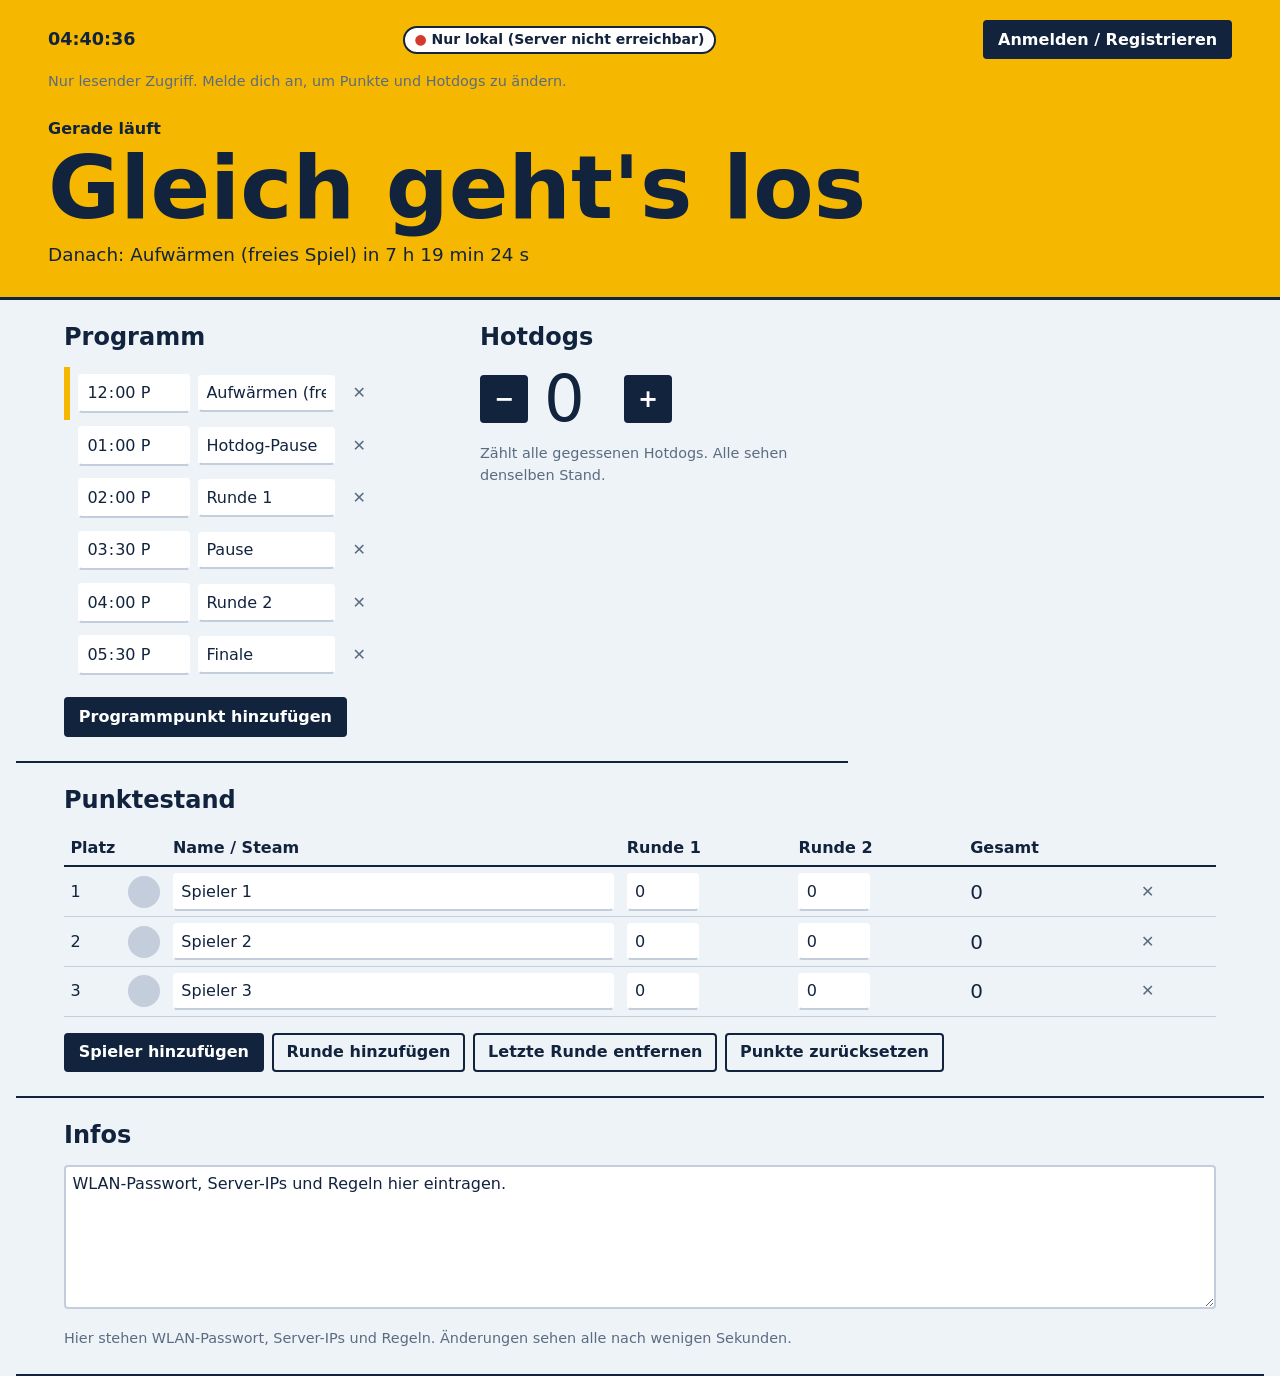
==== commit fb13bf01: "removed bugs removed bugs" ====
--- a/index.html
+++ b/index.html
@@ -468,7 +468,6 @@
         </section>
     </main>
 
-    <!-- Externe JavaScript-Datei eingebunden -->
     <script src="/app.js"></script>
 </body>
 </html>
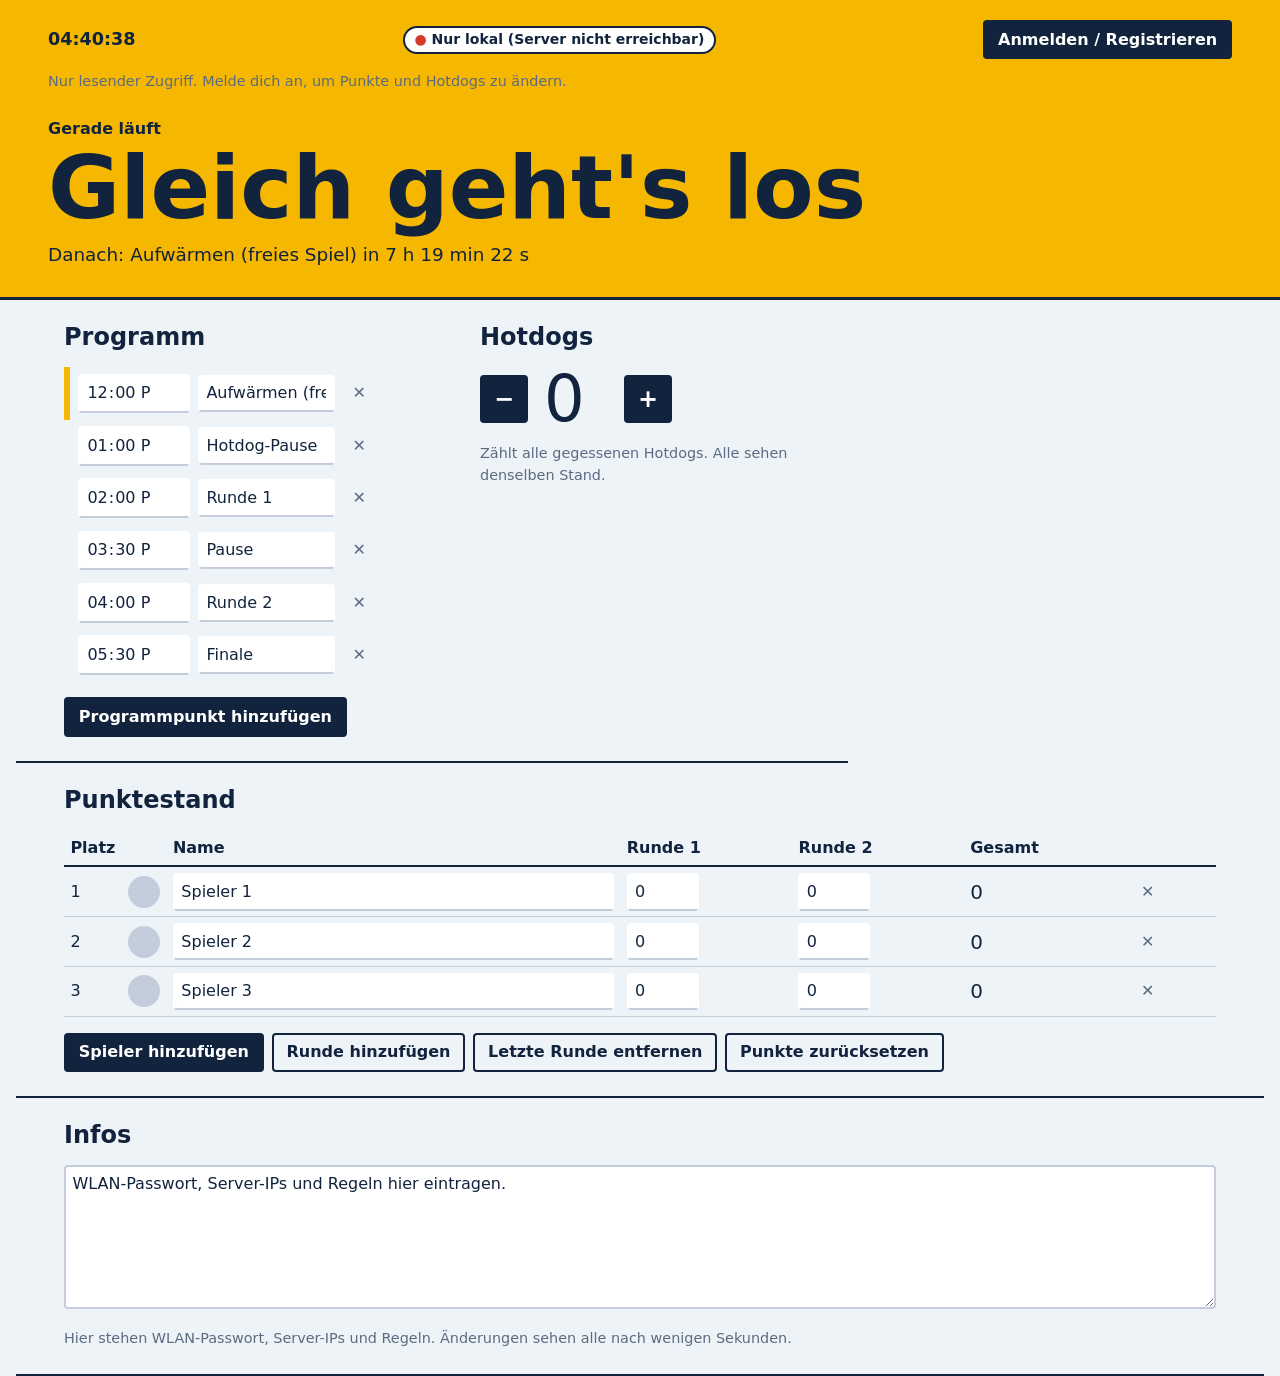
==== commit 44f33901: "a" ====
--- a/index.html
+++ b/index.html
@@ -361,13 +361,6 @@
             font-size: .9rem;
             margin: .75rem 0 0;
         }
-
-        .upload-box {
-            display: flex;
-            gap: .5rem;
-            align-items: center;
-            margin-top: .4rem;
-        }
     </style>
 </head>
 <body>
@@ -385,6 +378,7 @@
             </div>
         </div>
         <p class="hint" id="authHint">Nur lesender Zugriff. Melde dich an, um Punkte und Hotdogs zu ändern.</p>
+
         <div class="auth-panel" id="authPanel" hidden>
             <div class="topline"><strong id="authTitle">Anmelden</strong><button type="button" class="ghost" id="closeAuth">Schließen</button></div>
             <div class="auth-tabs" id="authTabs">
@@ -398,34 +392,50 @@
                 <button type="submit">Anmelden</button>
             </form>
 
+            <!-- Absolut bereinigtes Registrierungsformular (keine nutzlosen Felder oder doppelten Upload-Buttons) -->
             <form id="registerForm" hidden>
                 <label>Benutzername<input type="text" name="username" minlength="2" maxlength="20" autocomplete="username" required></label>
                 <label>Passwort (mindestens 6 Zeichen)<input type="password" name="password" minlength="6" autocomplete="new-password" required></label>
-                <label>Steam-Handle<input type="text" name="steam_handle" placeholder="Dein Steam-Profil / Name" maxlength="50"></label>
-                <label>Profilbild (Bild-URL)<input type="url" name="avatar_url" placeholder="https://... Bild-Link" maxlength="255"></label>
-                <label>Sound-Modus<select name="sound_mode" class="sound-mode"><option value="name">Nur Name ansagen</option><option value="sound">Nur Sound</option><option value="both">Beides</option></select></label>
-                <label>Sound-Datei (.wav/.mp3/.mp4)<select name="sound_file" class="sound-file"></select></label>
-                <div class="upload-box">
-                    <input type="file" id="regSoundFile" accept=".wav,.mp3,.mp4">
-                    <button type="button" class="ghost" id="regUploadBtn">Datei hochladen</button>
+                <label>
+                    Sound-Modus
+                    <select name="sound_mode" class="sound-mode">
+                        <option value="name">Nur Name ansagen</option>
+                        <option value="sound">Nur Sound-Datei</option>
+                        <option value="both">Beides (Name + Sound)</option>
+                    </select>
+                </label>
+                <label>
+                    Sound-Datei (.wav / .mp3)
+                    <select name="sound_file" class="sound-file"></select>
+                </label>
+                <div class="auth-actions">
+                    <button type="button" class="ghost sound-test">Sound im Browser testen</button>
+                    <button type="submit">Konto erstellen</button>
                 </div>
-                <div class="auth-actions"><button type="button" class="ghost sound-test">Sound testen</button><button type="submit">Konto erstellen</button></div>
             </form>
 
             <form id="settingsForm" hidden>
-                <label>Steam-Handle<input type="text" name="steam_handle" placeholder="Dein Steam-Profil / Name" maxlength="50"></label>
-                <label>Profilbild (Bild-URL)<input type="url" name="avatar_url" placeholder="https://... Bild-Link" maxlength="255"></label>
-                <label>Sound-Modus<select name="sound_mode" class="sound-mode"><option value="name">Nur Name ansagen</option><option value="sound">Nur Sound</option><option value="both">Beides</option></select></label>
-                <label>Sound-Datei (.wav/.mp3/.mp4)<select name="sound_file" class="sound-file"></select></label>
-                <div class="upload-box">
-                    <input type="file" id="setSoundFile" accept=".wav,.mp3,.mp4">
-                    <button type="button" class="ghost" id="setUploadBtn">Datei hochladen</button>
+                <label>
+                    Sound-Modus
+                    <select name="sound_mode" class="sound-mode">
+                        <option value="name">Nur Name ansagen</option>
+                        <option value="sound">Nur Sound-Datei</option>
+                        <option value="both">Beides (Name + Sound)</option>
+                    </select>
+                </label>
+                <label>
+                    Sound-Datei (.wav / .mp3)
+                    <select name="sound_file" class="sound-file"></select>
+                </label>
+                <div class="auth-actions">
+                    <button type="button" class="ghost sound-test">Sound im Browser testen</button>
+                    <button type="submit">Einstellungen speichern</button>
                 </div>
-                <div class="auth-actions"><button type="button" class="ghost sound-test">Sound testen</button><button type="submit">Einstellungen speichern</button></div>
             </form>
 
             <p class="form-error" id="authMessage" role="status" aria-live="polite"></p>
         </div>
+
         <p class="now-label">Gerade läuft</p>
         <h1 class="now-title" id="nowTitle">…</h1>
         <div class="countdown" id="countdown"></div>
